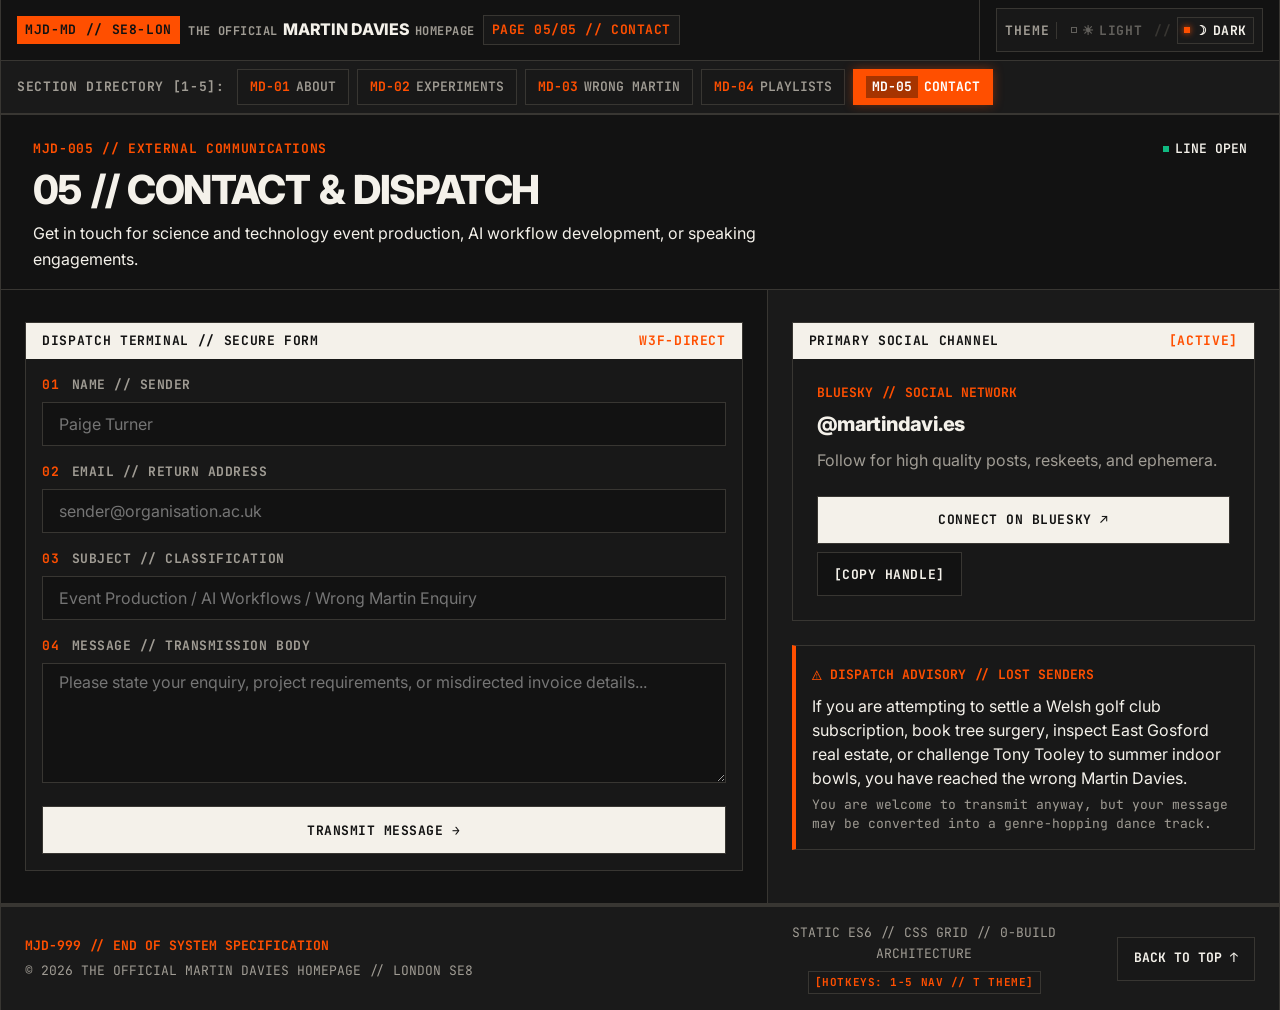
==== contact.html @ aef5fc87 "feat: identity meta, portrait favicon, tactile micro-interactions, footer hotkey badge, and Spotify " ====
<!DOCTYPE html>
<html lang="en-GB" data-theme="dark">
<head>
  <meta charset="UTF-8">
  <meta name="viewport" content="width=device-width, initial-scale=1.0">
  <title>Contact & Dispatch // The Official Martin Davies Homepage</title>
  <meta name="description" content="Get in touch with Martin Davies for science and technology event production, AI workflow development, or speaking engagements.">
  <meta name="theme-color" content="#121212">
  <link rel="canonical" href="https://martindavi.es/contact.html">
  <link rel="icon" type="image/jpeg" href="./assets/martin.jpg">
  <link rel="apple-touch-icon" href="./assets/martin.jpg">
  <meta property="og:type" content="website">
  <meta property="og:url" content="https://martindavi.es/contact.html">
  <meta property="og:title" content="Contact &amp; Dispatch // The Official Martin Davies Homepage">
  <meta property="og:description" content="Get in touch with Martin Davies for science and technology event production, AI workflows, or speaking engagements.">
  <meta property="og:image" content="https://martindavi.es/assets/martin.jpg">
  <meta property="og:site_name" content="The Official Martin Davies Homepage">
  <meta name="twitter:card" content="summary_large_image">
  <meta name="twitter:title" content="Contact &amp; Dispatch // The Official Martin Davies Homepage">
  <meta name="twitter:description" content="Get in touch with Martin Davies for science and technology event production, AI workflows, or speaking engagements.">
  <meta name="twitter:image" content="https://martindavi.es/assets/martin.jpg">
  <link rel="preconnect" href="https://fonts.googleapis.com">
  <link rel="preconnect" href="https://fonts.gstatic.com" crossorigin>
  <link href="https://fonts.googleapis.com/css2?family=Inter:wght@400;600;700;800&family=JetBrains+Mono:wght@400;500;700&display=swap" rel="stylesheet">
  <link rel="stylesheet" href="./css/styles.css">
</head>
<body>
  <!-- Top Chassis & Industrial Header -->
  <header class="chassis-header" id="top">
    <div class="chassis-cell chassis-id">
      <span class="catalogue-tag">MJD-MD // SE8-LON</span>
      <h1 class="site-title"><span class="title-prefix">THE OFFICIAL</span> MARTIN DAVIES <span class="title-suffix">HOMEPAGE</span></h1>
      <span class="page-status-badge">PAGE 05/05 // CONTACT</span>
    </div>
    <nav class="chassis-cell chassis-nav" aria-label="Main Navigation">
      <span class="nav-dir-label">SECTION DIRECTORY [1-5]:</span>
      <a href="./index.html" class="nav-link"><span class="nav-num">MD-01</span> ABOUT</a>
      <a href="./experiments.html" class="nav-link"><span class="nav-num">MD-02</span> EXPERIMENTS</a>
      <a href="./wrong-martin.html" class="nav-link"><span class="nav-num">MD-03</span> WRONG MARTIN</a>
      <a href="./playlists.html" class="nav-link"><span class="nav-num">MD-04</span> PLAYLISTS</a>
      <a href="./contact.html" class="nav-link active" aria-current="page"><span class="nav-num">MD-05</span> CONTACT</a>
    </nav>
    <div class="chassis-cell chassis-controls">
      <button id="theme-toggle" class="theme-toggle-btn" type="button" role="switch" aria-checked="true" aria-label="Dark mode active. Click to switch to light mode." title="Switch to light mode">
        <span class="theme-prefix">THEME</span>
        <span class="theme-switch-frame">
          <span class="theme-opt opt-light inactive" id="theme-opt-light">
            <span class="theme-led" aria-hidden="true"></span>
            <span class="opt-icon">&#9728;</span> LIGHT
          </span>
          <span class="theme-sep" aria-hidden="true">//</span>
          <span class="theme-opt opt-dark active" id="theme-opt-dark">
            <span class="theme-led" aria-hidden="true"></span>
            <span class="opt-icon">&#9789;</span> DARK
          </span>
        </span>
      </button>
    </div>
  </header>

  <main id="main-content">
    <!-- SECTION 05: CONTACT ME -->
    <section id="contact" class="grid-section" data-cat="MJD-005">
      <div class="section-intro">
        <div class="intro-top">
          <span class="cat-num">MJD-005 // EXTERNAL COMMUNICATIONS</span>
          <span class="status-indicator">LINE OPEN</span>
        </div>
        <h2>05 // CONTACT &amp; DISPATCH</h2>
        <p>
          Get in touch for science and technology event production, AI workflow development, or speaking engagements.
        </p>
      </div>

      <div class="split-grid contact-layout">
        <!-- Left: Web3Forms Dispatch Terminal -->
        <div class="grid-column">
          <div class="terminal-panel">
            <div class="panel-header">
              <span class="mono-label">DISPATCH TERMINAL // SECURE FORM</span>
              <span class="mono-code">W3F-DIRECT</span>
            </div>

            <form id="contact-form" class="industrial-form" novalidate>
              <!-- Web3Forms Access Key & Honeypot -->
              <input type="hidden" name="access_key" value="f186f71c-0c63-4ea6-b656-9c6cecf4888b">
              <label for="form-botcheck" class="hidden">Bot verification - leave blank</label>
              <input type="checkbox" id="form-botcheck" name="botcheck" class="hidden" tabindex="-1" autocomplete="off" title="Bot verification - leave blank" aria-label="Bot verification - leave blank">
              <input type="hidden" name="from_name" value="The Official Martin Davies Homepage Dispatch">

              <div class="form-group">
                <label for="form-name" class="form-label">
                  <span class="label-code">01</span> NAME // SENDER
                </label>
                <input type="text" id="form-name" name="name" class="form-input" required placeholder="Paige Turner" autocomplete="name">
              </div>

              <div class="form-group">
                <label for="form-email" class="form-label">
                  <span class="label-code">02</span> EMAIL // RETURN ADDRESS
                </label>
                <input type="email" id="form-email" name="email" class="form-input" required placeholder="sender@organisation.ac.uk" autocomplete="email">
              </div>

              <div class="form-group">
                <label for="form-subject" class="form-label">
                  <span class="label-code">03</span> SUBJECT // CLASSIFICATION
                </label>
                <input type="text" id="form-subject" name="subject" class="form-input" required placeholder="Event Production / AI Workflows / Wrong Martin Enquiry">
              </div>

              <div class="form-group">
                <label for="form-message" class="form-label">
                  <span class="label-code">04</span> MESSAGE // TRANSMISSION BODY
                </label>
                <textarea id="form-message" name="message" class="form-textarea" rows="5" required placeholder="Please state your enquiry, project requirements, or misdirected invoice details..."></textarea>
              </div>

              <div class="form-footer">
                <button type="submit" id="submit-btn" class="btn btn-primary submit-btn">
                  <span class="btn-text">TRANSMIT MESSAGE &rarr;</span>
                </button>
              </div>

              <div id="form-status" class="form-status" role="status" aria-live="polite"></div>
            </form>
          </div>
        </div>

        <!-- Right: Bluesky Handle Card & Misdirected Senders Notice -->
        <div class="grid-column">
          <!-- Bluesky Card -->
          <div class="dossier-card bsky-card">
            <div class="dossier-header">
              <span class="mono-label">PRIMARY SOCIAL CHANNEL</span>
              <span class="badge">[ACTIVE]</span>
            </div>
            <div class="bsky-body">
              <div class="platform-meta">BLUESKY // SOCIAL NETWORK</div>
              <div class="bsky-handle">@martindavi.es</div>
              <p class="bsky-desc">
                Follow for high quality posts, reskeets, and ephemera.
              </p>
              <div class="bsky-actions">
                <a href="https://bsky.app/profile/martindavi.es" target="_blank" rel="noopener noreferrer" class="btn btn-primary bsky-btn">
                  CONNECT ON BLUESKY &nearr;
                </a>
                <button type="button" class="btn btn-secondary copy-handle-btn" id="copy-handle-btn" data-copy="@martindavi.es" aria-label="Copy Bluesky handle to clipboard">
                  <span class="copy-btn-text">[COPY HANDLE]</span>
                </button>
              </div>
            </div>
          </div>

          <!-- Misdirected Mail Warning Box -->
          <div class="notice-box">
            <div class="notice-header">
              <span class="hazard-symbol">&#9888;</span>
              <span class="mono-label">DISPATCH ADVISORY // LOST SENDERS</span>
            </div>
            <p class="notice-text">
              If you are attempting to settle a Welsh golf club subscription, book tree surgery, inspect East Gosford real estate, or challenge Tony Tooley to summer indoor bowls, you have reached the wrong Martin Davies.
            </p>
            <p class="notice-sub">
              You are welcome to transmit anyway, but your message may be converted into a genre-hopping dance track.
            </p>
          </div>
        </div>
      </div>
    </section>
  </main>

  <!-- Technical Footer -->
  <footer class="chassis-footer">
    <div class="footer-left">
      <span class="footer-cat">MJD-999 // END OF SYSTEM SPECIFICATION</span>
      <span class="footer-copy">&copy; 2026 THE OFFICIAL MARTIN DAVIES HOMEPAGE // LONDON SE8</span>
    </div>
    <div class="footer-center">
      <span class="footer-tech">STATIC ES6 // CSS GRID // 0-BUILD ARCHITECTURE</span>
      <span class="footer-key-badge" aria-label="Keyboard shortcuts: Press keys 1 through 5 for navigation, T for theme toggle">[HOTKEYS: 1-5 NAV // T THEME]</span>
    </div>
    <div class="footer-right">
      <a href="#top" class="back-to-top">BACK TO TOP &uarr;</a>
    </div>
  </footer>

  <script src="./js/app.js"></script>
</body>
</html>
---- css/styles.css ----
/* ==========================================================================
   MJD-MD-000 // STYLESHEET SPECIFICATION
   Aesthetic: Bauhaus / 1980s Factory Records / Cassette Futurism
   Zero-bloat, strict 4-level type scale, 4-step spacing, zero-radius
   ========================================================================== */

/* --- Strict Design Tokens --- */
:root {
  /* 4-Step Spacing Scale (8px, 16px, 24px, 32px) */
  --space-xs: 8px;
  --space-sm: 16px;
  --space-md: 24px;
  --space-lg: 32px;

  /* 4-Level Typography Scale */
  --text-title: clamp(1.75rem, 3.5vw, 2.5rem);       /* Page Titles / Primary Section Headers */
  --text-header: clamp(1.1rem, 2vw, 1.25rem);        /* Section Subheaders / Card Titles */
  --text-body: 1rem;                                 /* Base Body / Narrative Prose */
  --text-caption: 0.8125rem;                         /* Monospace Badges, Metadata, Buttons, Tags */

  /* Cohesive Editorial Palette (Light Mode: Warm Archival Paper) */
  --bg-primary: #F4F1EA;
  --bg-secondary: #EAE5DB;
  --bg-card: #FAF8F3;
  --ink-primary: #121212;
  --ink-secondary: #4A4843;
  --border-color: #121212;
  --accent: #FF4F00;                                 /* International Orange */
  --accent-contrast: #FFFFFF;
  --signal-ok: #008F5A;
  --signal-err: #D92B2B;

  /* Typography Stacks */
  --font-sans: 'Inter', -apple-system, BlinkMacSystemFont, 'Helvetica Neue', Arial, sans-serif;
  --font-mono: 'JetBrains Mono', 'SFMono-Regular', Consolas, 'Courier New', monospace;
  --transition-fast: 0.15s ease-in-out;
}

[data-theme="dark"] {
  --bg-primary: #121212;
  --bg-secondary: #1A1A1A;
  --bg-card: #181818;
  --ink-primary: #F4F1EA;
  --ink-secondary: #A09C94;
  --border-color: #383632;
  --accent: #FF4F00;
  --accent-contrast: #121212;
  --signal-ok: #10B981;
  --signal-err: #EF4444;
}

/* --- Global Reset & Strict Bauhaus Enforcement --- */
*, *::before, *::after {
  box-sizing: border-box;
  margin: 0;
  padding: 0;
  border-radius: 0 !important; /* Strict Bauhaus zero-radius */
}

html {
  font-size: 16px;
  scroll-behavior: smooth;
  scroll-padding-top: 60px;
  background-color: var(--bg-primary);
  color: var(--ink-primary);
  overflow-x: hidden;
}

body {
  font-family: var(--font-sans);
  background-color: var(--bg-primary);
  color: var(--ink-primary);
  line-height: 1.6;
  -webkit-font-smoothing: antialiased;
  -moz-osx-font-smoothing: grayscale;
  border-left: 1px solid var(--border-color);
  border-right: 1px solid var(--border-color);
  max-width: 1440px;
  margin: 0 auto;
  min-height: 100vh;
  display: flex;
  flex-direction: column;
  overflow-x: hidden;
  font-variant-numeric: tabular-nums;
}

/* --- Global Utility Classes --- */
.hidden {
  display: none !important;
}

/* --- Chassis Header Bar --- */
.chassis-header {
  position: sticky;
  top: 0;
  z-index: 1000;
  display: grid;
  grid-template-columns: minmax(0, 1fr) auto;
  align-items: stretch;
  background-color: var(--bg-primary);
  border-bottom: 2px solid var(--border-color);
}

.chassis-cell {
  display: flex;
  align-items: center;
  padding: var(--space-xs) var(--space-sm);
  border-right: 1px solid var(--border-color);
}

.chassis-cell:last-child {
  border-right: none;
}

.chassis-id {
  grid-column: 1;
  grid-row: 1;
  gap: var(--space-xs);
  min-width: 0;
}

.chassis-controls {
  grid-column: 2;
  grid-row: 1;
  border-right: none;
  flex-shrink: 0;
  justify-content: flex-end;
}

.catalogue-tag {
  font-family: var(--font-mono);
  font-size: var(--text-caption);
  font-weight: 700;
  background-color: var(--accent);
  color: var(--accent-contrast);
  padding: 4px var(--space-xs);
  letter-spacing: 0.05em;
  white-space: nowrap;
}

.site-title {
  margin: 0;
  font-family: var(--font-sans);
  font-size: var(--text-body);
  font-weight: 800;
  letter-spacing: -0.02em;
  white-space: nowrap;
  display: inline-flex;
  align-items: baseline;
  gap: 0.35em;
  line-height: 1.2;
}

.site-title .title-prefix,
.site-title .title-suffix {
  font-family: var(--font-mono);
  font-size: 0.75em;
  font-weight: 700;
  color: var(--ink-secondary);
  letter-spacing: 0.04em;
}

/* --- Industrial Navigation Bar & Tab Architecture --- */
.chassis-nav {
  grid-column: 1 / -1;
  grid-row: 2;
  border-top: 1px solid var(--border-color);
  border-right: none;
  padding: 8px var(--space-sm);
  gap: var(--space-xs);
  display: flex;
  align-items: center;
  overflow-x: auto;
  white-space: nowrap;
  scrollbar-width: none;
  -ms-overflow-style: none;
  background-color: var(--bg-secondary);
}

.chassis-nav::-webkit-scrollbar {
  display: none;
  width: 0;
  height: 0;
}

.nav-dir-label {
  font-family: var(--font-mono);
  font-size: var(--text-caption);
  font-weight: 700;
  color: var(--ink-secondary);
  letter-spacing: 0.05em;
  padding-right: 4px;
  -webkit-user-select: none;
  user-select: none;
}

.nav-link {
  font-family: var(--font-mono);
  font-size: var(--text-caption);
  font-weight: 600;
  color: var(--ink-secondary);
  text-decoration: none;
  display: inline-flex;
  align-items: center;
  gap: 6px;
  min-height: 36px;
  padding: 4px 12px;
  border: 1px solid var(--border-color);
  background-color: var(--bg-card);
  transition: all var(--transition-fast);
}

.nav-link .nav-num {
  color: var(--accent);
  font-weight: 700;
}

.nav-link:hover, .nav-link:focus {
  color: var(--ink-primary);
  border-color: var(--accent);
  background-color: var(--bg-primary);
}

/* High-Contrast Prominent Active Page Highlight */
.nav-link.active,
.nav-link[aria-current="page"] {
  background-color: var(--accent) !important;
  color: #FFFFFF !important;
  border-color: var(--accent) !important;
  font-weight: 700;
  box-shadow: 0 0 10px rgba(255, 79, 0, 0.4);
}

.nav-link.active .nav-num,
.nav-link[aria-current="page"] .nav-num {
  color: #FFFFFF !important;
  background-color: rgba(0, 0, 0, 0.35);
  padding: 1px 6px;
}

/* Active Page Badge in Chassis Header */
.page-status-badge {
  font-family: var(--font-mono);
  font-size: var(--text-caption);
  font-weight: 700;
  background-color: var(--bg-card);
  color: var(--accent);
  border: 1px solid var(--border-color);
  padding: 4px var(--space-xs);
  letter-spacing: 0.04em;
  white-space: nowrap;
}

/* About Page: Section Directory Guide Box */
.directory-guide-box {
  grid-column: 1 / -1;
  margin-top: var(--space-md);
  padding: var(--space-md);
  border: 1px solid var(--border-color);
  background-color: var(--bg-card);
}

.directory-guide-box .dir-header {
  display: flex;
  justify-content: space-between;
  align-items: center;
  margin-bottom: var(--space-xs);
  border-bottom: 1px solid var(--border-color);
  padding-bottom: var(--space-xs);
}

.directory-guide-box .dir-title {
  font-family: var(--font-mono);
  font-size: var(--text-caption);
  font-weight: 700;
  color: var(--accent);
  letter-spacing: 0.05em;
}

.directory-guide-box .dir-meta {
  font-family: var(--font-mono);
  font-size: var(--text-caption);
  color: var(--ink-secondary);
}

.directory-guide-box p {
  font-size: var(--text-body);
  line-height: 1.6;
  color: var(--ink-primary);
  margin-bottom: var(--space-sm);
}

.directory-links-grid {
  display: grid;
  grid-template-columns: repeat(auto-fit, minmax(220px, 1fr));
  gap: var(--space-xs);
}

.dir-card-link {
  display: flex;
  flex-direction: column;
  padding: var(--space-xs) var(--space-sm);
  border: 1px solid var(--border-color);
  background-color: var(--bg-primary);
  text-decoration: none;
  transition: all var(--transition-fast);
}

.dir-card-link:hover {
  border-color: var(--accent);
  background-color: var(--bg-secondary);
}

.dir-card-link .dir-card-top {
  display: flex;
  justify-content: space-between;
  align-items: baseline;
  margin-bottom: 2px;
}

.dir-card-link .dir-card-code {
  font-family: var(--font-mono);
  font-size: var(--text-caption);
  font-weight: 700;
  color: var(--accent);
}

.dir-card-link .dir-card-name {
  font-family: var(--font-mono);
  font-size: var(--text-caption);
  font-weight: 700;
  color: var(--ink-primary);
}

.dir-card-link .dir-card-desc {
  font-size: 0.8125rem;
  color: var(--ink-secondary);
  line-height: 1.35;
}

/* Mechanical Theme Toggle Button (44px hit area) */
.theme-toggle-btn {
  font-family: var(--font-mono);
  font-size: var(--text-caption);
  font-weight: 700;
  background: var(--bg-card);
  color: var(--ink-primary);
  border: 1px solid var(--border-color);
  min-height: 44px;
  padding: 0 var(--space-xs);
  cursor: pointer;
  display: inline-flex;
  align-items: center;
  gap: 8px;
  letter-spacing: 0.05em;
  transition: border-color var(--transition-fast), background-color var(--transition-fast);
}

.theme-toggle-btn:hover,
.theme-toggle-btn:focus-visible {
  border-color: var(--accent);
  outline: none;
}

.theme-prefix {
  font-size: var(--text-caption);
  color: var(--ink-secondary);
  letter-spacing: 0.08em;
  padding-right: 6px;
  border-right: 1px solid var(--border-color);
  -webkit-user-select: none;
  user-select: none;
}

.theme-switch-frame {
  display: inline-flex;
  align-items: center;
  gap: 6px;
}

.theme-opt {
  display: inline-flex;
  align-items: center;
  gap: 5px;
  padding: 4px 6px;
  font-size: var(--text-caption);
  letter-spacing: 0.04em;
  transition: all var(--transition-fast);
  -webkit-user-select: none;
  user-select: none;
}

.theme-opt.active {
  color: var(--ink-primary);
  background-color: var(--bg-secondary);
  border: 1px solid var(--border-color);
}

.theme-opt.inactive {
  color: var(--ink-secondary);
  opacity: 0.55;
}

.theme-toggle-btn:hover .theme-opt.inactive {
  opacity: 1;
  color: var(--accent);
}

.theme-led {
  display: inline-block;
  width: 6px;
  height: 6px;
  background-color: transparent;
  border: 1px solid var(--ink-secondary);
  transition: all var(--transition-fast);
}

.theme-opt.active .theme-led {
  background-color: var(--accent);
  border-color: var(--accent);
  box-shadow: 0 0 6px var(--accent);
}

.opt-icon {
  font-size: 1em;
  line-height: 1;
}

.theme-sep {
  color: var(--border-color);
  font-size: var(--text-caption);
  -webkit-user-select: none;
  user-select: none;
}

/* --- Main Layout & Grid Sections --- */
main {
  flex: 1;
}

.grid-section {
  border-bottom: 2px solid var(--border-color);
}

/* --- Uniform Section Intros --- */
.section-header {
  display: flex;
  justify-content: space-between;
  align-items: center;
  padding: var(--space-xs) var(--space-md);
  background-color: var(--bg-secondary);
  border-bottom: 1px solid var(--border-color);
  font-family: var(--font-mono);
}

.section-header .cat-num {
  font-size: var(--text-caption);
  font-weight: 700;
  color: var(--accent);
  letter-spacing: 0.05em;
}

.section-header h2 {
  font-family: var(--font-sans);
  font-size: var(--text-header);
  font-weight: 800;
  letter-spacing: -0.02em;
  text-transform: uppercase;
}

.section-intro {
  padding: var(--space-md) var(--space-lg) var(--space-sm);
  background-color: var(--bg-primary);
  border-bottom: 1px solid var(--border-color);
}

.intro-top {
  display: flex;
  justify-content: space-between;
  align-items: center;
  margin-bottom: var(--space-xs);
}

.section-intro .cat-num {
  font-family: var(--font-mono);
  font-size: var(--text-caption);
  font-weight: 700;
  color: var(--accent);
  letter-spacing: 0.05em;
  display: block;
}

.section-intro h2 {
  font-family: var(--font-sans);
  font-size: var(--text-title);
  font-weight: 800;
  letter-spacing: -0.04em;
  text-transform: uppercase;
  margin-bottom: var(--space-xs);
  line-height: 1.1;
  color: var(--ink-primary);
}

.section-intro p {
  font-size: var(--text-body);
  color: var(--ink-primary);
  line-height: 1.65;
  max-width: 82ch;
}

.section-intro code {
  font-family: var(--font-mono);
  font-size: var(--text-caption);
  background-color: var(--bg-secondary);
  color: var(--accent);
  padding: 2px 6px;
  border: 1px solid var(--border-color);
  font-weight: 600;
}

.mono-meta {
  font-family: var(--font-mono);
  font-size: var(--text-caption);
  color: var(--ink-secondary);
  font-weight: 600;
}

.status-indicator {
  font-family: var(--font-mono);
  font-size: var(--text-caption);
  font-weight: 600;
  display: inline-flex;
  align-items: center;
  gap: 6px;
}

.status-indicator::before {
  content: '';
  display: inline-block;
  width: 6px;
  height: 6px;
  background-color: var(--signal-ok);
}

/* --- Section 01: About Grid Layout & Spec List --- */
/* --- Section 01: About Grid Layout & Spec List --- */
.about-grid {
  display: grid;
  grid-template-columns: minmax(260px, 320px) minmax(0, 1.8fr) minmax(280px, 1.2fr);
  align-items: stretch;
  background-color: var(--bg-primary);
}

/* Column 1: Portrait Column */
.about-portrait-col {
  border-right: 1px solid var(--border-color);
  padding: var(--space-lg) var(--space-md);
  background-color: var(--bg-primary);
  display: flex;
  flex-direction: column;
  justify-content: space-between;
  gap: var(--space-md);
}

.about-portrait {
  margin: 0;
  width: 100%;
  border: 1px solid var(--border-color);
  background-color: var(--bg-card);
}

.about-portrait img {
  display: block;
  width: 100%;
  height: auto;
  aspect-ratio: 1 / 1;
  object-fit: cover;
}

.about-portrait-caption {
  border: 1px solid var(--border-color);
  background-color: var(--bg-card);
  padding: var(--space-xs) var(--space-sm);
  display: flex;
  flex-direction: column;
  gap: 2px;
}

.caption-label {
  font-family: var(--font-mono);
  font-size: var(--text-caption);
  font-weight: 700;
  color: var(--accent);
  letter-spacing: 0.05em;
  line-height: 1.2;
}

.caption-meta {
  font-family: var(--font-mono);
  font-size: 0.75rem;
  color: var(--ink-secondary);
  line-height: 1.3;
}

/* Column 2: Biography Text & Horizontal Telemetry Strip */
.about-bio-col {
  border-right: 1px solid var(--border-color);
  padding: var(--space-lg) var(--space-md);
  background-color: var(--bg-primary);
  display: flex;
  flex-direction: column;
  justify-content: space-between;
  gap: var(--space-md);
}

.about-bio-body {
  display: flex;
  flex-direction: column;
  gap: var(--space-sm);
}

.about-bio-body p {
  font-size: 0.9375rem;
  line-height: 1.5;
  color: var(--ink-primary);
}

.about-bio-body .lead {
  font-size: var(--text-header);
  font-weight: 700;
  line-height: 1.3;
  letter-spacing: -0.02em;
  color: var(--ink-primary);
  border-left: 3px solid var(--accent);
  padding-left: var(--space-sm);
}

.about-bio-body a {
  color: var(--ink-primary);
  text-decoration: underline;
  text-decoration-color: var(--accent);
  text-underline-offset: 3px;
  font-weight: 600;
  transition: color var(--transition-fast), text-decoration-color var(--transition-fast);
}

.about-bio-body a:hover {
  color: var(--accent);
}

/* Telemetry Strip */
.about-telemetry-strip {
  display: grid;
  grid-template-columns: repeat(4, 1fr);
  border: 1px solid var(--border-color);
  background-color: var(--bg-card);
  width: 100%;
}

.telemetry-cell {
  padding: var(--space-xs) var(--space-sm);
  border-right: 1px solid var(--border-color);
  display: flex;
  flex-direction: column;
  gap: 2px;
}

.telemetry-cell:last-child {
  border-right: none;
}

.telemetry-label {
  font-family: var(--font-mono);
  font-size: 0.6875rem;
  font-weight: 700;
  color: var(--accent);
  letter-spacing: 0.05em;
  line-height: 1.2;
}

.telemetry-val {
  font-family: var(--font-mono);
  font-size: 0.75rem;
  font-weight: 600;
  color: var(--ink-primary);
  line-height: 1.3;
}

/* Column 3: Metadata Specs Panel */
.about-specs {
  padding: var(--space-lg) var(--space-md);
  background-color: var(--bg-secondary);
  display: flex;
  flex-direction: column;
  justify-content: flex-start;
}

.spec-list {
  border: 1px solid var(--border-color);
  background-color: var(--bg-card);
  display: flex;
  flex-direction: column;
  width: 100%;
}

.spec-row-split {
  display: grid;
  grid-template-columns: 1fr 1fr;
  border-bottom: 1px solid var(--border-color);
}

.spec-row-split .spec-item:first-child {
  border-right: 1px solid var(--border-color);
}

.spec-item {
  display: flex;
  flex-direction: column;
  padding: var(--space-xs) var(--space-sm);
}

.spec-row-full {
  border-bottom: 1px solid var(--border-color);
}

.spec-label {
  font-family: var(--font-mono);
  font-size: var(--text-caption);
  font-weight: 700;
  color: var(--accent);
  letter-spacing: 0.05em;
  line-height: 1.2;
  margin-bottom: 2px;
}

.spec-val {
  font-weight: 600;
  font-size: var(--text-caption);
  color: var(--ink-primary);
  line-height: 1.45;
  overflow-wrap: break-word;
}

.spec-val a {
  color: var(--ink-primary);
  text-decoration: underline;
  text-decoration-color: var(--accent);
  text-underline-offset: 3px;
  font-family: var(--font-mono);
  font-weight: 700;
  overflow-wrap: break-word;
  word-break: break-all;
  transition: color var(--transition-fast);
}

.spec-val a:hover {
  color: var(--accent);
}

/* --- Section 02: Coding Experiments Grid --- */
.projects-grid {
  display: grid;
  grid-template-columns: repeat(3, 1fr);
  background-color: var(--bg-primary);
  border-top: 1px solid var(--border-color);
  border-left: 1px solid var(--border-color);
}

@media (max-width: 1023px) {
  .projects-grid {
    grid-template-columns: 1fr;
  }
}

.project-card {
  background-color: var(--bg-card);
  display: flex;
  flex-direction: column;
  border-right: 1px solid var(--border-color);
  border-bottom: 1px solid var(--border-color);
  transition: outline var(--transition-fast);
}

.project-card:hover {
  outline: 2px solid var(--accent);
  z-index: 2;
}

/* Flagship / Hero styling for Card 1 (Interactive Dashboards) */
.project-card:first-child {
  border-left: 4px solid var(--accent);
}

.project-card:first-child .card-cat::after {
  content: " // FLAGSHIP R&D";
  color: var(--accent);
  font-weight: 700;
}

@media (min-width: 1024px) {
  .project-card:first-child {
    grid-column: 1 / -1;
  }

  .project-card:first-child .card-content {
    display: grid;
    grid-template-columns: 1.15fr 0.85fr;
    grid-template-areas:
      "cat      spec"
      "title    spec"
      "summary  spec"
      "tags     spec";
    gap: var(--space-xs) var(--space-lg);
    align-items: start;
    padding: var(--space-md);
  }

  .project-card:first-child .card-category-tag {
    grid-area: cat;
    margin-bottom: 0;
  }

  .project-card:first-child .card-title {
    grid-area: title;
    font-size: var(--text-subhead);
    margin-bottom: 0;
  }

  .project-card:first-child .card-summary {
    grid-area: summary;
    font-size: var(--text-body);
    line-height: 1.6;
    margin-bottom: 0;
  }

  .project-card:first-child .card-tags {
    grid-area: tags;
    margin-bottom: 0;
  }

  .project-card:first-child .card-details {
    grid-area: spec;
    margin-bottom: 0;
    height: 100%;
    display: flex;
    flex-direction: column;
    justify-content: center;
    background-color: var(--bg-secondary);
    border-left: 3px solid var(--accent);
    padding: var(--space-sm) var(--space-md);
    font-size: var(--text-caption);
    line-height: 1.6;
  }

  .project-card:first-child .card-links {
    grid-template-columns: repeat(4, 1fr);
  }
}

.card-top-bar {
  display: flex;
  justify-content: space-between;
  align-items: center;
  padding: var(--space-xs) var(--space-sm);
  background-color: var(--bg-secondary);
  border-bottom: 1px solid var(--border-color);
  font-family: var(--font-mono);
}

.card-cat-group {
  display: flex;
  align-items: center;
  gap: var(--space-xs);
}

.card-cat {
  font-weight: 700;
  font-size: var(--text-caption);
  color: var(--accent);
}

.card-date {
  color: var(--ink-secondary);
  font-family: var(--font-mono);
  font-size: var(--text-caption);
}

.card-content {
  padding: var(--space-sm);
  flex: 1;
  display: flex;
  flex-direction: column;
}

.card-category-tag {
  font-family: var(--font-mono);
  font-size: var(--text-caption);
  font-weight: 700;
  color: var(--accent);
  letter-spacing: 0.05em;
  text-transform: uppercase;
  margin-bottom: 4px;
}

.card-title {
  font-size: var(--text-header);
  font-weight: 700;
  margin-bottom: var(--space-xs);
  letter-spacing: -0.02em;
  line-height: 1.3;
}

.card-summary {
  font-size: var(--text-body);
  color: var(--ink-primary);
  line-height: 1.5;
  margin-bottom: var(--space-xs);
}

.card-details {
  font-size: var(--text-caption);
  line-height: 1.55;
  color: var(--ink-secondary);
  background-color: var(--bg-secondary);
  border-left: 2px solid var(--accent);
  padding: var(--space-xs) var(--space-sm);
  margin-bottom: var(--space-sm);
  flex: 1;
}

.card-tags {
  display: flex;
  flex-wrap: wrap;
  gap: 6px;
  margin-bottom: var(--space-sm);
}

.tag-pill {
  font-family: var(--font-mono);
  font-size: var(--text-caption);
  background-color: var(--bg-secondary);
  color: var(--ink-primary);
  padding: 2px 6px;
  border: 1px solid var(--border-color);
}

.card-links {
  display: grid;
  grid-template-columns: repeat(auto-fit, minmax(130px, 1fr));
  border-top: 1px solid var(--border-color);
  background-color: var(--border-color);
  gap: 1px;
}

.card-links.single-link {
  grid-template-columns: 1fr;
}

.card-link {
  font-family: var(--font-mono);
  font-size: var(--text-caption);
  font-weight: 700;
  text-decoration: none;
  min-height: 44px;
  padding: var(--space-xs) var(--space-sm);
  text-align: center;
  color: var(--ink-primary);
  background-color: var(--bg-primary);
  transition: all var(--transition-fast);
  display: flex;
  align-items: center;
  justify-content: center;
}

.card-link:hover {
  background-color: var(--ink-primary);
  color: var(--bg-primary);
}

/* --- Section 03: The Wrong Martin Davies (Shorts Gallery) --- */
.shorts-grid {
  display: grid;
  grid-template-columns: repeat(auto-fill, minmax(min(100%, 300px), 1fr));
  background-color: var(--bg-primary);
  border-top: 1px solid var(--border-color);
  border-left: 1px solid var(--border-color);
}

.short-card {
  background-color: var(--bg-card);
  display: flex;
  flex-direction: column;
  border-right: 1px solid var(--border-color);
  border-bottom: 1px solid var(--border-color);
  transition: outline var(--transition-fast);
}

.short-card.featured {
  outline: 2px solid var(--accent);
  position: relative;
  z-index: 2;
}

.featured-stage-ribbon {
  position: absolute;
  top: 0;
  left: 0;
  right: 0;
  background-color: var(--accent);
  color: #FFFFFF;
  font-family: var(--font-mono);
  font-size: var(--text-caption);
  font-weight: 700;
  padding: 6px var(--space-xs);
  text-align: center;
  letter-spacing: 0.05em;
  z-index: 3;
  pointer-events: none;
  border-bottom: 1px solid var(--border-color);
}

.featured-tag {
  display: inline-block;
  background-color: var(--accent);
  color: #FFFFFF;
  font-size: var(--text-caption);
  font-weight: 700;
  padding: 1px 6px;
  margin-left: 6px;
  letter-spacing: 0.05em;
  vertical-align: middle;
}

.short-card-header {
  display: flex;
  justify-content: space-between;
  align-items: center;
  padding: var(--space-xs) var(--space-sm);
  background-color: var(--bg-secondary);
  border-bottom: 1px solid var(--border-color);
  font-family: var(--font-mono);
  font-size: var(--text-caption);
}

.short-index {
  font-weight: 700;
  color: var(--accent);
}

.short-date {
  color: var(--ink-secondary);
}

/* 9:16 Media Stage */
.stage-wrapper {
  position: relative;
  width: 100%;
  aspect-ratio: 9 / 16;
  background-color: #000;
  overflow: hidden;
  border-bottom: 1px solid var(--border-color);
}

.yt-facade {
  position: absolute;
  top: 0;
  left: 0;
  width: 100%;
  height: 100%;
  background: #000;
  border: none;
  padding: 0;
  cursor: pointer;
  display: block;
  overflow: hidden;
  text-align: left;
}

.yt-facade img {
  width: 100%;
  height: 100%;
  object-fit: cover;
  filter: brightness(0.85);
  transition: transform 0.25s ease, filter 0.25s ease;
  display: block;
}

.yt-facade:hover img,
.yt-facade:focus img {
  filter: brightness(1);
  transform: scale(1.03);
}

/* Play Button Overlay */
.play-overlay {
  position: absolute;
  top: 50%;
  left: 50%;
  transform: translate(-50%, -50%);
  display: flex;
  flex-direction: column;
  align-items: center;
  gap: var(--space-xs);
  pointer-events: none;
}

.play-badge {
  background-color: var(--accent);
  color: #FFFFFF;
  font-family: var(--font-mono);
  font-size: var(--text-caption);
  font-weight: 700;
  padding: var(--space-xs) var(--space-sm);
  display: flex;
  align-items: center;
  gap: var(--space-xs);
  border: 1px solid #000000;
  box-shadow: 2px 2px 0 rgba(0, 0, 0, 0.8);
  letter-spacing: 0.05em;
}

.play-icon {
  font-size: var(--text-body);
}

.genre-tag {
  position: absolute;
  bottom: var(--space-xs);
  left: var(--space-xs);
  background-color: rgba(18, 18, 18, 0.9);
  color: var(--accent);
  font-family: var(--font-mono);
  font-size: var(--text-caption);
  font-weight: 700;
  padding: 4px var(--space-xs);
  border: 1px solid var(--accent);
  letter-spacing: 0.04em;
}

/* Submission Card (12th Card in Shorts Grid) */
.stage-wrapper.submission-stage {
  background-color: var(--bg-secondary);
  display: flex;
  flex-direction: column;
  align-items: center;
  justify-content: center;
  position: relative;
  overflow: hidden;
  border-bottom: 1px solid var(--border-color);
}

.submission-terminal {
  display: flex;
  flex-direction: column;
  align-items: center;
  justify-content: center;
  text-align: center;
  padding: var(--space-md);
  width: 100%;
  height: 100%;
}

.terminal-signal-circle {
  width: 64px;
  height: 64px;
  border: 2px solid var(--accent);
  display: flex;
  align-items: center;
  justify-content: center;
  margin-bottom: var(--space-md);
  background: rgba(255, 79, 0, 0.06);
}

.radar-dot {
  color: var(--accent);
  font-size: var(--text-header);
  line-height: 1;
}

.terminal-meta-tag {
  font-family: var(--font-mono);
  font-size: var(--text-caption);
  font-weight: 700;
  color: var(--accent);
  letter-spacing: 0.08em;
  margin-bottom: var(--space-xs);
}

.terminal-callout {
  font-family: var(--font-sans);
  font-size: var(--text-header);
  font-weight: 800;
  color: var(--ink-primary);
  line-height: 1.25;
  letter-spacing: -0.02em;
}

.dispatch-submit-link {
  color: var(--accent);
}

.dispatch-submit-link:hover {
  color: var(--ink-primary);
}

.short-card-body {
  padding: var(--space-sm);
  display: flex;
  flex-direction: column;
  flex: 1;
}

.short-title {
  font-size: var(--text-header);
  font-weight: 700;
  line-height: 1.3;
  margin-bottom: var(--space-xs);
  letter-spacing: -0.02em;
}

.short-recipient {
  font-family: var(--font-mono);
  font-size: var(--text-caption);
  color: var(--ink-secondary);
  margin-bottom: var(--space-xs);
  line-height: 1.4;
  word-break: break-word;
}

.short-recipient strong {
  color: var(--ink-primary);
}

.short-blurb {
  font-size: var(--text-body);
  color: var(--ink-primary);
  line-height: 1.5;
  margin-bottom: var(--space-sm);
  flex: 1;
}

.short-footer {
  border-top: 1px solid var(--border-color);
  padding: var(--space-xs) var(--space-sm);
  background-color: var(--bg-secondary);
}

.yt-fallback-link {
  font-family: var(--font-mono);
  font-size: var(--text-caption);
  font-weight: 700;
  color: var(--ink-primary);
  text-decoration: none;
  min-height: 44px;
  display: inline-flex;
  align-items: center;
  gap: 6px;
  transition: color var(--transition-fast);
}

.yt-fallback-link:hover {
  color: var(--accent);
}

/* --- Section 04: Spotify Playlists Grid --- */
.playlists-grid {
  display: grid;
  grid-template-columns: 1fr;
  background-color: var(--bg-primary);
  border-top: 1px solid var(--border-color);
  border-left: 1px solid var(--border-color);
}

@media (min-width: 640px) {
  .playlists-grid { grid-template-columns: repeat(2, 1fr); }
}

@media (min-width: 1200px) {
  .playlists-grid { grid-template-columns: repeat(4, 1fr); }
}

.playlist-card {
  background-color: var(--bg-card);
  display: flex;
  flex-direction: column;
  border-right: 1px solid var(--border-color);
  border-bottom: 1px solid var(--border-color);
  transition: outline var(--transition-fast);
}

.playlist-card:hover {
  outline: 2px solid var(--accent);
  z-index: 2;
}

.playlist-top-bar {
  display: flex;
  justify-content: space-between;
  align-items: center;
  padding: var(--space-xs) var(--space-sm);
  background-color: var(--bg-secondary);
  border-bottom: 1px solid var(--border-color);
  font-family: var(--font-mono);
  font-size: var(--text-caption);
}

.playlist-cat {
  font-weight: 700;
  color: var(--accent);
}

.playlist-cover-wrapper {
  position: relative;
  width: 100%;
  aspect-ratio: 1 / 1;
  background-color: #000;
  overflow: hidden;
  border-bottom: 1px solid var(--border-color);
}

.playlist-cover-link {
  display: block;
  width: 100%;
  height: 100%;
  cursor: pointer;
}

.playlist-cover-img {
  width: 100%;
  height: 100%;
  object-fit: cover;
  filter: grayscale(0.15) contrast(1.05);
  transition: transform 0.25s ease, filter 0.25s ease;
  display: block;
}

.playlist-card:hover .playlist-cover-img {
  filter: grayscale(0) contrast(1);
  transform: scale(1.02);
}

.playlist-body {
  padding: var(--space-sm);
  display: flex;
  flex-direction: column;
  flex: 1;
}

.playlist-genre {
  font-family: var(--font-mono);
  font-size: var(--text-caption);
  font-weight: 700;
  color: var(--accent);
  letter-spacing: 0.05em;
  text-transform: uppercase;
  margin-bottom: 4px;
}

.playlist-title {
  font-size: var(--text-header);
  font-weight: 700;
  letter-spacing: -0.02em;
  line-height: 1.3;
  margin-bottom: var(--space-xs);
  color: var(--ink-primary);
}

.playlist-desc {
  font-size: var(--text-body);
  color: var(--ink-secondary);
  line-height: 1.5;
  margin-bottom: var(--space-sm);
  flex: 1;
}

.playlist-footer {
  border-top: 1px solid var(--border-color);
  display: grid;
  grid-template-columns: 1fr 1fr;
}

.spotify-preview-btn {
  font-family: var(--font-mono);
  font-size: var(--text-caption);
  font-weight: 700;
  min-height: 44px;
  padding: var(--space-xs) 6px;
  text-align: center;
  color: var(--accent);
  background-color: var(--bg-card);
  border: none;
  border-right: 1px solid var(--border-color);
  cursor: pointer;
  transition: all var(--transition-fast);
  display: inline-flex;
  align-items: center;
  justify-content: center;
  gap: 6px;
  letter-spacing: 0.04em;
}

.spotify-preview-btn:hover {
  background-color: var(--accent);
  color: var(--accent-contrast);
}

.spotify-preview-btn.preview-active {
  background-color: var(--signal-ok);
  color: #FFFFFF;
}

.spotify-embed-iframe {
  width: 100%;
  height: 100%;
  border: none;
  display: block;
}

.spotify-btn {
  font-family: var(--font-mono);
  font-size: var(--text-caption);
  font-weight: 700;
  text-decoration: none;
  min-height: 44px;
  padding: var(--space-xs) var(--space-sm);
  text-align: center;
  color: var(--ink-primary);
  background-color: var(--bg-primary);
  transition: all var(--transition-fast);
  display: flex;
  align-items: center;
  justify-content: center;
  gap: 6px;
}

.spotify-btn:hover {
  background-color: var(--ink-primary);
  color: var(--bg-primary);
}

/* --- Section 05: Contact & Dispatch Layout --- */
.split-grid.contact-layout {
  display: grid;
  grid-template-columns: minmax(0, 3fr) minmax(0, 2fr);
}

.split-grid > .grid-column:first-child {
  border-right: 1px solid var(--border-color);
  padding: var(--space-lg) var(--space-md);
}

.split-grid > .grid-column:last-child {
  padding: var(--space-lg) var(--space-md);
  background-color: var(--bg-secondary);
}

.terminal-panel {
  border: 1px solid var(--border-color);
  background-color: var(--bg-card);
}

.panel-header {
  display: flex;
  justify-content: space-between;
  align-items: center;
  padding: var(--space-xs) var(--space-sm);
  background-color: var(--ink-primary);
  color: var(--bg-primary);
  font-family: var(--font-mono);
  font-size: var(--text-caption);
  font-weight: 700;
  letter-spacing: 0.05em;
}

.panel-header .mono-code {
  color: var(--accent);
}

.industrial-form {
  padding: var(--space-sm);
}

.form-group {
  margin-bottom: var(--space-sm);
}

.form-label {
  display: block;
  font-family: var(--font-mono);
  font-size: var(--text-caption);
  font-weight: 700;
  color: var(--ink-secondary);
  margin-bottom: 6px;
  letter-spacing: 0.04em;
}

.label-code {
  color: var(--accent);
  margin-right: 4px;
}

.form-input, .form-textarea {
  width: 100%;
  font-family: var(--font-sans);
  font-size: var(--text-body);
  min-height: 44px;
  padding: var(--space-xs) var(--space-sm);
  background-color: var(--bg-primary);
  color: var(--ink-primary);
  border: 1px solid var(--border-color);
  outline: none;
  transition: border-color var(--transition-fast), box-shadow var(--transition-fast);
}

.form-input:focus, .form-textarea:focus {
  border-color: var(--accent);
  box-shadow: 0 0 0 1px var(--accent);
}

.form-textarea {
  resize: vertical;
  min-height: 120px;
}

.form-footer {
  margin-top: var(--space-sm);
}

.btn {
  font-family: var(--font-mono);
  font-size: var(--text-caption);
  font-weight: 700;
  text-decoration: none;
  display: inline-flex;
  align-items: center;
  justify-content: center;
  min-height: 48px;
  padding: var(--space-xs) var(--space-md);
  border: 1px solid var(--border-color);
  cursor: pointer;
  letter-spacing: 0.04em;
  transition: all var(--transition-fast);
}

.btn-primary {
  background-color: var(--ink-primary);
  color: var(--bg-primary);
}

.btn-primary:hover, .btn-primary:focus {
  background-color: var(--accent);
  color: var(--accent-contrast);
  border-color: var(--accent);
  box-shadow: 2px 2px 0 var(--border-color);
}

.submit-btn {
  width: 100%;
}

.form-status {
  margin-top: var(--space-sm);
  font-family: var(--font-mono);
  font-size: var(--text-caption);
  font-weight: 700;
  padding: var(--space-xs) var(--space-sm);
  display: none;
  border: 1px solid transparent;
}

.form-status.active {
  display: block;
}

.form-status.status-sending {
  background-color: var(--bg-secondary);
  border-color: var(--accent);
  color: var(--accent);
}

.form-status.status-success {
  background-color: rgba(0, 143, 90, 0.1);
  border-color: var(--signal-ok);
  color: var(--signal-ok);
}

.form-status.status-error {
  background-color: rgba(217, 43, 43, 0.1);
  border-color: var(--signal-err);
  color: var(--signal-err);
}

/* Bluesky Card */
.dossier-card {
  border: 1px solid var(--border-color);
  background-color: var(--bg-card);
}

.dossier-header {
  display: flex;
  justify-content: space-between;
  align-items: center;
  padding: var(--space-xs) var(--space-sm);
  background-color: var(--ink-primary);
  color: var(--bg-primary);
  font-family: var(--font-mono);
  font-size: var(--text-caption);
  font-weight: 700;
  letter-spacing: 0.05em;
}

.dossier-header .badge {
  color: var(--accent);
}

.bsky-card {
  margin-bottom: var(--space-md);
}

.bsky-body {
  padding: var(--space-md);
}

.platform-meta {
  font-family: var(--font-mono);
  font-size: var(--text-caption);
  font-weight: 700;
  color: var(--accent);
  margin-bottom: 4px;
}

.bsky-handle {
  font-size: var(--text-header);
  font-weight: 800;
  letter-spacing: -0.03em;
  margin-bottom: var(--space-xs);
}

.bsky-desc {
  font-size: var(--text-body);
  color: var(--ink-secondary);
  margin-bottom: var(--space-md);
  line-height: 1.5;
}

.bsky-btn {
  width: 100%;
}

.bsky-actions {
  display: flex;
  gap: var(--space-xs);
  flex-wrap: wrap;
}

.bsky-actions .bsky-btn {
  flex: 1 1 auto;
  min-width: 180px;
}

.copy-handle-btn {
  font-family: var(--font-mono);
  font-size: var(--text-caption);
  font-weight: 700;
  padding: 12px var(--space-sm);
  background-color: var(--bg-primary);
  color: var(--ink-primary);
  border: 1px solid var(--border-color);
  cursor: pointer;
  white-space: nowrap;
  letter-spacing: 0.04em;
  transition: all var(--transition-fast);
  min-height: 44px;
}

.copy-handle-btn:hover {
  background-color: var(--accent);
  color: var(--accent-contrast);
  border-color: var(--accent);
}

.copy-handle-btn.copied {
  background-color: var(--signal-ok);
  color: #FFFFFF;
  border-color: var(--signal-ok);
}

/* Notice Box */
.notice-box {
  padding: var(--space-sm);
  background-color: var(--bg-card);
  border: 1px solid var(--border-color);
  border-left: 4px solid var(--accent);
}

.notice-header {
  display: flex;
  align-items: center;
  gap: var(--space-xs);
  margin-bottom: 6px;
  font-family: var(--font-mono);
  font-size: var(--text-caption);
  font-weight: 700;
  color: var(--accent);
}

.hazard-symbol {
  font-size: var(--text-body);
}

.notice-text {
  font-size: var(--text-body);
  line-height: 1.5;
  color: var(--ink-primary);
  margin-bottom: 6px;
}

.notice-sub {
  font-size: var(--text-caption);
  line-height: 1.45;
  color: var(--ink-secondary);
  font-family: var(--font-mono);
}

/* --- Chassis Footer --- */
.chassis-footer {
  display: grid;
  grid-template-columns: 2fr 1fr auto;
  align-items: center;
  padding: var(--space-sm) var(--space-md);
  background-color: var(--bg-secondary);
  border-top: 2px solid var(--border-color);
  font-family: var(--font-mono);
  font-size: var(--text-caption);
  gap: var(--space-sm);
}

.footer-left {
  display: flex;
  flex-direction: column;
  gap: 4px;
}

.footer-cat {
  font-weight: 700;
  color: var(--accent);
}

.footer-copy {
  color: var(--ink-secondary);
}

.footer-center {
  display: flex;
  flex-direction: column;
  align-items: center;
  gap: 4px;
}

.footer-tech {
  color: var(--ink-secondary);
  text-align: center;
}

.footer-key-badge {
  font-family: var(--font-mono);
  font-size: 0.6875rem;
  font-weight: 700;
  color: var(--accent);
  background-color: var(--bg-card);
  border: 1px solid var(--border-color);
  padding: 2px 6px;
  letter-spacing: 0.05em;
  display: inline-block;
  margin-top: 2px;
}

.back-to-top {
  font-weight: 700;
  color: var(--ink-primary);
  text-decoration: none;
  min-height: 44px;
  padding: 0 var(--space-sm);
  border: 1px solid var(--border-color);
  background-color: var(--bg-card);
  transition: all var(--transition-fast);
  white-space: nowrap;
  display: inline-flex;
  align-items: center;
  justify-content: center;
}

.back-to-top:hover {
  background-color: var(--ink-primary);
  color: var(--bg-primary);
}

/* Loading & Empty States */
.loading-state {
  grid-column: 1 / -1;
  padding: var(--space-lg) var(--space-md);
  text-align: center;
  font-family: var(--font-mono);
  font-size: var(--text-caption);
  color: var(--ink-secondary);
  background-color: var(--bg-card);
}

/* ==========================================================================
   Stage 5: Responsive Layout, Touch & Cross-Device Adaptation
   Tiers: Mobile (320px-639px), Tablet (640px-1023px), Desktop (1024px-1535px), Widescreen (1536px+)
   ========================================================================== */

/* --- Minimalist Industrial Scrollbar Styling --- */
* {
  scrollbar-width: thin;
  scrollbar-color: var(--border-color) transparent;
}

::-webkit-scrollbar {
  width: 6px;
  height: 6px;
}

::-webkit-scrollbar-track {
  background: transparent;
}

::-webkit-scrollbar-thumb {
  background-color: var(--border-color);
}

::-webkit-scrollbar-thumb:hover {
  background-color: var(--accent);
}

/* Tablet & Mobile (< 1024px) */
@media (max-width: 1023px) {
  .chassis-nav {
    padding: 0 var(--space-xs);
    gap: var(--space-xs);
  }
  .about-grid {
    grid-template-columns: 1fr;
  }
  .about-portrait-col,
  .about-bio-col {
    border-right: none;
    border-bottom: 1px solid var(--border-color);
    padding: var(--space-md);
  }
  .about-portrait {
    max-width: 320px;
  }
  .about-telemetry-strip {
    grid-template-columns: repeat(2, 1fr);
  }
  .telemetry-cell:nth-child(2) {
    border-right: none;
  }
  .telemetry-cell:nth-child(1),
  .telemetry-cell:nth-child(2) {
    border-bottom: 1px solid var(--border-color);
  }
  .about-specs {
    padding: var(--space-md);
  }
  .split-grid.contact-layout {
    grid-template-columns: 1fr;
  }
  .split-grid > .grid-column:first-child {
    border-right: none;
    border-bottom: 1px solid var(--border-color);
    padding: var(--space-md);
  }
  .split-grid > .grid-column:last-child {
    padding: var(--space-md);
  }
  .chassis-footer {
    grid-template-columns: 1fr;
    text-align: left;
  }
  .footer-tech {
    text-align: left;
  }
}

/* Mobile (< 640px) */
@media (max-width: 639px) {
  body {
    border-left: none;
    border-right: none;
  }
  .chassis-id {
    flex-wrap: wrap;
    gap: 4px;
    padding: var(--space-xs);
  }
  .chassis-controls {
    padding: var(--space-xs);
  }
  .site-title {
    white-space: normal;
    display: inline;
    line-height: 1.25;
    font-size: var(--text-caption);
  }
  .page-status-badge {
    font-size: 0.6875rem;
    padding: 2px 6px;
    max-width: 100%;
    overflow: hidden;
    text-overflow: ellipsis;
  }
  .theme-prefix {
    display: none;
  }
  .theme-toggle-btn {
    padding: 0 6px;
    gap: 4px;
    min-height: 40px;
  }
  .theme-opt {
    padding: 3px 5px;
    font-size: 0.75rem;
    gap: 3px;
  }
  .section-intro {
    padding: var(--space-sm);
  }
  .section-header {
    padding: var(--space-xs) var(--space-sm);
  }
  .about-portrait-col,
  .about-bio-col,
  .about-specs,
  .split-grid > .grid-column:first-child,
  .split-grid > .grid-column:last-child {
    padding: var(--space-sm);
  }
  .card-content {
    padding: var(--space-xs);
  }
  .card-links {
    grid-template-columns: 1fr;
  }
  .card-link {
    border-right: none;
    border-bottom: 1px solid var(--border-color);
  }
  .card-link:last-child {
    border-bottom: none;
  }
}

/* Extra small mobile (< 480px) */
@media (max-width: 480px) {
  .chassis-controls {
    padding: 4px 6px;
  }
  .theme-toggle-btn {
    padding: 0 4px;
  }
  .theme-opt {
    font-size: 0.6875rem;
    letter-spacing: 0.02em;
    padding: 2px 4px;
  }
  .playlist-footer {
    grid-template-columns: 1fr;
  }
  .spotify-preview-btn {
    border-right: none;
    border-bottom: 1px solid var(--border-color);
  }
}

/* Widescreen (>= 1536px) */
@media (min-width: 1536px) {
  body {
    box-shadow: 0 0 50px rgba(0, 0, 0, 0.05);
  }
}

/* Theme-specific portrait */
.about-portrait .portrait-light { display: block; }
.about-portrait .portrait-dark { display: none; }
[data-theme="dark"] .about-portrait .portrait-light { display: none; }
[data-theme="dark"] .about-portrait .portrait-dark { display: block; }

/* Mobile Navigation Overflow Remediation (Viewport <= 768px) */
@media screen and (max-width: 768px) {
  /* Step 10: Constrain Header and Navigation Wrapper Dimensions */
  .chassis-header {
    width: 100%;
    max-width: 100vw;
    overflow-x: hidden;
  }

  .chassis-nav {
    width: 100%;
    max-width: 100vw;
    overflow-x: hidden;
    padding: 0.75rem 1rem;
    /* Step 11: Eliminate Horizontal Overflow on the Navigation List */
    display: flex;
    flex-direction: column;
    min-width: 0;
    margin: 0;
    gap: 0.5rem;
    white-space: normal;
  }

  /* Step 12: Ensure Individual Menu Items and Links Wrap and Fit Within the Viewport */
  .chassis-nav .nav-link {
    display: flex;
    width: 100%;
    max-width: 100%;
    white-space: normal;
    overflow-wrap: break-word;
    word-break: break-word;
    justify-content: flex-start;
    padding: 0.75rem 1rem;
    min-height: 44px;
    border-bottom: 1px solid var(--border-color);
  }

  .chassis-nav .nav-link:last-child {
    border-bottom: none;
  }

  .chassis-nav .nav-dir-label {
    display: block;
    margin-bottom: 4px;
    font-size: var(--text-caption);
  }

  .chassis-nav .nav-link.active,
  .chassis-nav .nav-link[aria-current="page"] {
    border-left: 4px solid var(--accent);
    border-color: var(--accent) !important;
    background-color: var(--accent) !important;
    color: #FFFFFF !important;
  }

  .chassis-nav .nav-link:last-child.active,
  .chassis-nav .nav-link:last-child[aria-current="page"] {
    border-bottom: none;
  }
}
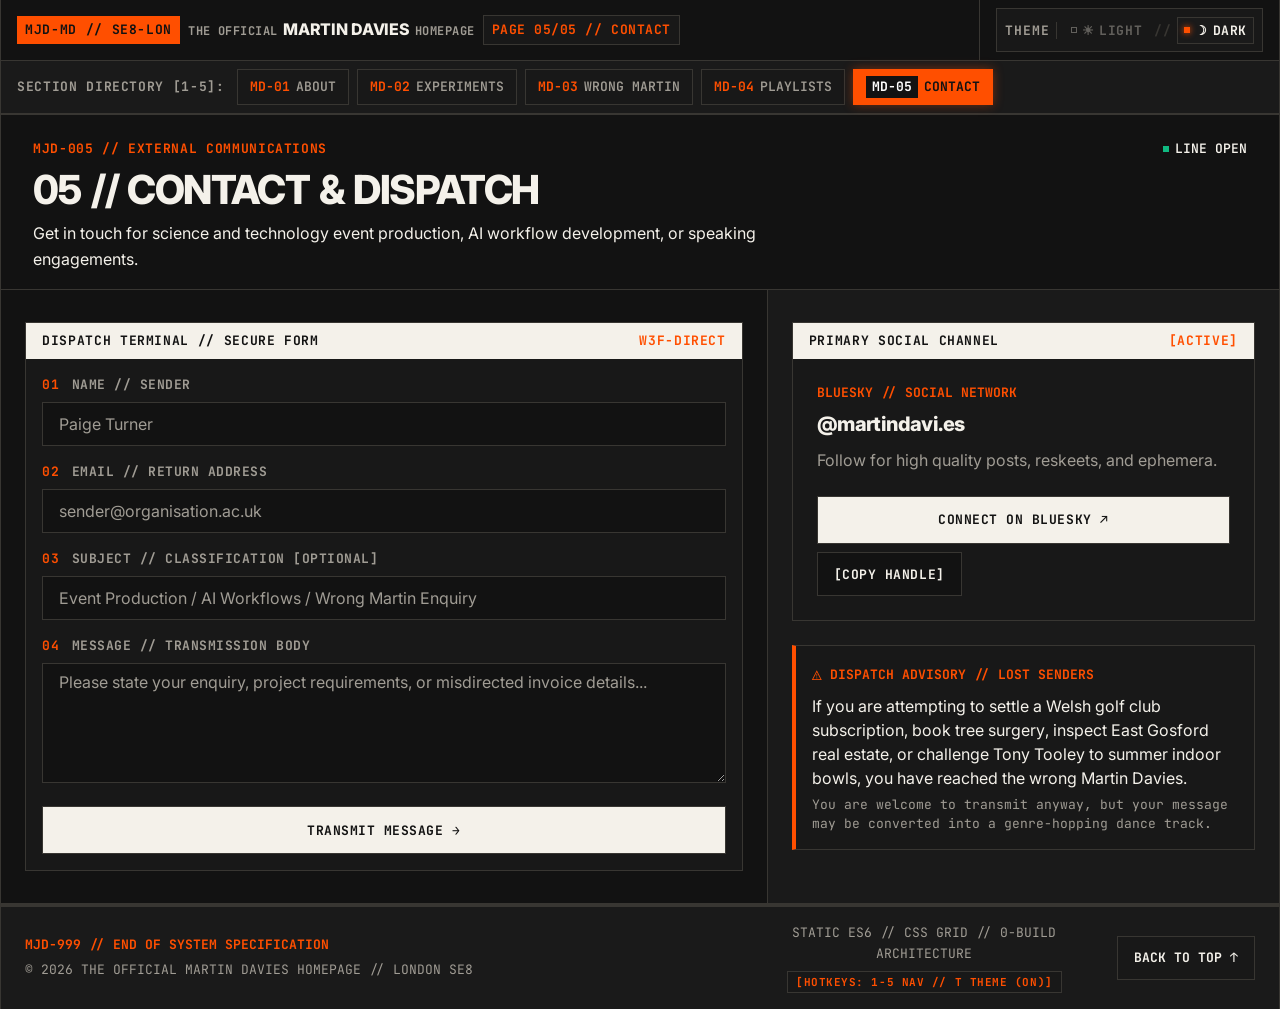
==== commit 25c54399: "Improve accessibility, responsiveness, contrast and form semantics (Audit priorities 1-5)" ====
--- a/contact.html
+++ b/contact.html
@@ -3,28 +3,104 @@
 <head>
   <meta charset="UTF-8">
   <meta name="viewport" content="width=device-width, initial-scale=1.0">
+  <!-- Google tag (gtag.js) -->
+  <script async src="https://www.googletagmanager.com/gtag/js?id=G-SB3W9F0DFW"></script>
+  <script>
+    window.dataLayer = window.dataLayer || [];
+    function gtag(){dataLayer.push(arguments);}
+    gtag('js', new Date());
+
+    gtag('config', 'G-SB3W9F0DFW');
+  </script>
   <title>Contact & Dispatch // The Official Martin Davies Homepage</title>
   <meta name="description" content="Get in touch with Martin Davies for science and technology event production, AI workflow development, or speaking engagements.">
   <meta name="theme-color" content="#121212">
-  <link rel="canonical" href="https://martindavi.es/contact.html">
+  <link rel="canonical" href="https://martindavi.es/contact">
   <link rel="icon" type="image/jpeg" href="./assets/martin.jpg">
   <link rel="apple-touch-icon" href="./assets/martin.jpg">
+  <link rel="manifest" href="./site.webmanifest">
   <meta property="og:type" content="website">
-  <meta property="og:url" content="https://martindavi.es/contact.html">
+  <meta property="og:url" content="https://martindavi.es/contact">
   <meta property="og:title" content="Contact &amp; Dispatch // The Official Martin Davies Homepage">
   <meta property="og:description" content="Get in touch with Martin Davies for science and technology event production, AI workflows, or speaking engagements.">
   <meta property="og:image" content="https://martindavi.es/assets/martin.jpg">
+  <meta property="og:image:width" content="800">
+  <meta property="og:image:height" content="800">
+  <meta property="og:image:alt" content="Stylised glitch-art portrait of Martin Davies">
   <meta property="og:site_name" content="The Official Martin Davies Homepage">
   <meta name="twitter:card" content="summary_large_image">
   <meta name="twitter:title" content="Contact &amp; Dispatch // The Official Martin Davies Homepage">
   <meta name="twitter:description" content="Get in touch with Martin Davies for science and technology event production, AI workflows, or speaking engagements.">
   <meta name="twitter:image" content="https://martindavi.es/assets/martin.jpg">
+  <script type="application/ld+json">
+  {
+    "@context": "https://schema.org",
+    "@graph": [
+      {
+        "@type": "ContactPage",
+        "@id": "https://martindavi.es/contact#webpage",
+        "name": "Contact & Dispatch // The Official Martin Davies Homepage",
+        "url": "https://martindavi.es/contact",
+        "description": "Get in touch with Martin Davies for science and technology event production, AI workflow development, or speaking engagements.",
+        "isPartOf": {
+          "@type": "WebSite",
+          "@id": "https://martindavi.es/#website",
+          "url": "https://martindavi.es",
+          "name": "The Official Martin Davies Homepage"
+        },
+        "mainEntity": {
+          "@type": "Person",
+          "@id": "https://martindavi.es/#person",
+          "name": "Martin Davies",
+          "alternateName": ["Martin J. Davies", "MJD"],
+          "jobTitle": "Head of Events, Content & Production",
+          "url": "https://martindavi.es",
+          "sameAs": [
+            "https://www.linkedin.com/in/martin--davies/",
+            "https://bsky.app/profile/martindavi.es",
+            "https://github.com/martindavies-code"
+          ]
+        }
+      },
+      {
+        "@type": "BreadcrumbList",
+        "@id": "https://martindavi.es/contact#breadcrumb",
+        "itemListElement": [
+          {
+            "@type": "ListItem",
+            "position": 1,
+            "name": "About",
+            "item": "https://martindavi.es"
+          },
+          {
+            "@type": "ListItem",
+            "position": 2,
+            "name": "Contact & Dispatch",
+            "item": "https://martindavi.es/contact"
+          }
+        ]
+      }
+    ]
+  }
+  </script>
   <link rel="preconnect" href="https://fonts.googleapis.com">
   <link rel="preconnect" href="https://fonts.gstatic.com" crossorigin>
   <link href="https://fonts.googleapis.com/css2?family=Inter:wght@400;600;700;800&family=JetBrains+Mono:wght@400;500;700&display=swap" rel="stylesheet">
   <link rel="stylesheet" href="./css/styles.css">
+  <script>
+    if (typeof window !== 'undefined' && window.location && window.history && window.history.replaceState) {
+      var p = window.location.pathname;
+      if (p.endsWith('/index.html')) {
+        try { window.history.replaceState(null, '', p.replace(/\/index\.html$/, '/') + window.location.search + window.location.hash); } catch (_) {}
+      } else if (p.endsWith('.html')) {
+        try { window.history.replaceState(null, '', p.replace(/\.html$/, '') + window.location.search + window.location.hash); } catch (_) {}
+      }
+    }
+  </script>
 </head>
 <body>
+  <a href="#main-content" class="skip-link">Skip to main content</a>
+
   <!-- Top Chassis & Industrial Header -->
   <header class="chassis-header" id="top">
     <div class="chassis-cell chassis-id">
@@ -34,11 +110,11 @@
     </div>
     <nav class="chassis-cell chassis-nav" aria-label="Main Navigation">
       <span class="nav-dir-label">SECTION DIRECTORY [1-5]:</span>
-      <a href="./index.html" class="nav-link"><span class="nav-num">MD-01</span> ABOUT</a>
-      <a href="./experiments.html" class="nav-link"><span class="nav-num">MD-02</span> EXPERIMENTS</a>
-      <a href="./wrong-martin.html" class="nav-link"><span class="nav-num">MD-03</span> WRONG MARTIN</a>
-      <a href="./playlists.html" class="nav-link"><span class="nav-num">MD-04</span> PLAYLISTS</a>
-      <a href="./contact.html" class="nav-link active" aria-current="page"><span class="nav-num">MD-05</span> CONTACT</a>
+      <a href="./" class="nav-link"><span class="nav-num">MD-01</span> ABOUT</a>
+      <a href="./experiments" class="nav-link"><span class="nav-num">MD-02</span> EXPERIMENTS</a>
+      <a href="./wrong-martin" class="nav-link"><span class="nav-num">MD-03</span> WRONG MARTIN</a>
+      <a href="./playlists" class="nav-link"><span class="nav-num">MD-04</span> PLAYLISTS</a>
+      <a href="./contact" class="nav-link active" aria-current="page"><span class="nav-num">MD-05</span> CONTACT</a>
     </nav>
     <div class="chassis-cell chassis-controls">
       <button id="theme-toggle" class="theme-toggle-btn" type="button" role="switch" aria-checked="true" aria-label="Dark mode active. Click to switch to light mode." title="Switch to light mode">
@@ -58,7 +134,7 @@
     </div>
   </header>
 
-  <main id="main-content">
+  <main id="main-content" tabindex="-1">
     <!-- SECTION 05: CONTACT ME -->
     <section id="contact" class="grid-section" data-cat="MJD-005">
       <div class="section-intro">
@@ -92,28 +168,28 @@
                 <label for="form-name" class="form-label">
                   <span class="label-code">01</span> NAME // SENDER
                 </label>
-                <input type="text" id="form-name" name="name" class="form-input" required placeholder="Paige Turner" autocomplete="name">
+                <input type="text" id="form-name" name="name" class="form-input" required maxlength="100" placeholder="Paige Turner" autocomplete="name">
               </div>
 
               <div class="form-group">
                 <label for="form-email" class="form-label">
                   <span class="label-code">02</span> EMAIL // RETURN ADDRESS
                 </label>
-                <input type="email" id="form-email" name="email" class="form-input" required placeholder="sender@organisation.ac.uk" autocomplete="email">
+                <input type="email" id="form-email" name="email" class="form-input" required maxlength="254" placeholder="sender@organisation.ac.uk" autocomplete="email">
               </div>
 
               <div class="form-group">
                 <label for="form-subject" class="form-label">
-                  <span class="label-code">03</span> SUBJECT // CLASSIFICATION
-                </label>
-                <input type="text" id="form-subject" name="subject" class="form-input" required placeholder="Event Production / AI Workflows / Wrong Martin Enquiry">
+                  <span class="label-code">03</span> SUBJECT // CLASSIFICATION <span class="label-meta">[OPTIONAL]</span>
+                </label>
+                <input type="text" id="form-subject" name="subject" class="form-input" maxlength="200" placeholder="Event Production / AI Workflows / Wrong Martin Enquiry">
               </div>
 
               <div class="form-group">
                 <label for="form-message" class="form-label">
                   <span class="label-code">04</span> MESSAGE // TRANSMISSION BODY
                 </label>
-                <textarea id="form-message" name="message" class="form-textarea" rows="5" required placeholder="Please state your enquiry, project requirements, or misdirected invoice details..."></textarea>
+                <textarea id="form-message" name="message" class="form-textarea" rows="5" required maxlength="5000" placeholder="Please state your enquiry, project requirements, or misdirected invoice details..."></textarea>
               </div>
 
               <div class="form-footer">
@@ -148,6 +224,7 @@
                 <button type="button" class="btn btn-secondary copy-handle-btn" id="copy-handle-btn" data-copy="@martindavi.es" aria-label="Copy Bluesky handle to clipboard">
                   <span class="copy-btn-text">[COPY HANDLE]</span>
                 </button>
+                <span id="copy-status" class="visually-hidden" role="status" aria-live="polite"></span>
               </div>
             </div>
           </div>
@@ -178,7 +255,7 @@
     </div>
     <div class="footer-center">
       <span class="footer-tech">STATIC ES6 // CSS GRID // 0-BUILD ARCHITECTURE</span>
-      <span class="footer-key-badge" aria-label="Keyboard shortcuts: Press keys 1 through 5 for navigation, T for theme toggle">[HOTKEYS: 1-5 NAV // T THEME]</span>
+      <button id="hotkeys-toggle-btn" class="footer-key-badge hotkeys-toggle-btn" type="button" role="switch" aria-checked="true" aria-label="Keyboard shortcuts: Press 1-5 for navigation, T for theme toggle. Currently active. Click to disable.">[HOTKEYS: 1-5 NAV // T THEME (ON)]</button>
     </div>
     <div class="footer-right">
       <a href="#top" class="back-to-top">BACK TO TOP &uarr;</a>
--- a/css/styles.css
+++ b/css/styles.css
@@ -26,9 +26,10 @@
   --ink-secondary: #4A4843;
   --border-color: #121212;
   --accent: #FF4F00;                                 /* International Orange */
-  --accent-contrast: #FFFFFF;
-  --signal-ok: #008F5A;
-  --signal-err: #D92B2B;
+  --accent-contrast: #121212;                        /* WCAG AA (5.74:1) on International Orange */
+  --accent-text: #B83800;                            /* WCAG AA (5.20:1) on warm archival paper */
+  --signal-ok: #00754A;                              /* WCAG AA (4.65:1) on warm archival paper */
+  --signal-err: #C02020;                             /* WCAG AA (5.20:1) on warm archival paper */
 
   /* Typography Stacks */
   --font-sans: 'Inter', -apple-system, BlinkMacSystemFont, 'Helvetica Neue', Arial, sans-serif;
@@ -45,6 +46,7 @@
   --border-color: #383632;
   --accent: #FF4F00;
   --accent-contrast: #121212;
+  --accent-text: #FF4F00;                            /* WCAG AA (5.74:1) on matte cassette carbon */
   --signal-ok: #10B981;
   --signal-err: #EF4444;
 }
@@ -89,13 +91,60 @@
   display: none !important;
 }
 
+.visually-hidden {
+  position: absolute !important;
+  width: 1px !important;
+  height: 1px !important;
+  padding: 0 !important;
+  margin: -1px !important;
+  overflow: hidden !important;
+  clip: rect(0, 0, 0, 0) !important;
+  white-space: nowrap !important;
+  border: 0 !important;
+}
+
+/* --- Skip to Main Content Link (Keyboard Navigation) --- */
+.skip-link {
+  position: absolute;
+  top: -100px;
+  left: var(--space-sm);
+  z-index: 9999;
+  background-color: var(--accent);
+  color: var(--accent-contrast);
+  padding: 8px 16px;
+  font-family: var(--font-mono);
+  font-size: var(--text-caption);
+  font-weight: 700;
+  text-decoration: none;
+  border: 2px solid var(--border-color);
+  box-shadow: 2px 2px 0 var(--border-color);
+  transition: top var(--transition-fast);
+}
+
+.skip-link:focus,
+.skip-link:focus-visible {
+  top: var(--space-xs);
+  outline: 2px solid var(--border-color);
+  outline-offset: 2px;
+}
+
+main:focus {
+  outline: none;
+}
+
+/* Form Placeholders High Contrast */
+::placeholder {
+  color: var(--ink-secondary);
+  opacity: 1;
+}
+
 /* --- Chassis Header Bar --- */
 .chassis-header {
   position: sticky;
   top: 0;
   z-index: 1000;
-  display: grid;
-  grid-template-columns: minmax(0, 1fr) auto;
+  display: flex;
+  flex-wrap: wrap;
   align-items: stretch;
   background-color: var(--bg-primary);
   border-bottom: 2px solid var(--border-color);
@@ -105,26 +154,27 @@
   display: flex;
   align-items: center;
   padding: var(--space-xs) var(--space-sm);
-  border-right: 1px solid var(--border-color);
-}
-
-.chassis-cell:last-child {
-  border-right: none;
 }
 
 .chassis-id {
-  grid-column: 1;
-  grid-row: 1;
+  order: 1;
+  flex: 1 1 auto;
+  display: flex;
+  flex-wrap: wrap;
+  align-items: center;
   gap: var(--space-xs);
   min-width: 0;
+  border-right: 1px solid var(--border-color);
 }
 
 .chassis-controls {
-  grid-column: 2;
-  grid-row: 1;
+  order: 2;
+  flex: 0 0 auto;
+  margin-left: auto;
+  display: flex;
+  align-items: center;
+  justify-content: flex-end;
   border-right: none;
-  flex-shrink: 0;
-  justify-content: flex-end;
 }
 
 .catalogue-tag {
@@ -162,18 +212,16 @@
 
 /* --- Industrial Navigation Bar & Tab Architecture --- */
 .chassis-nav {
-  grid-column: 1 / -1;
-  grid-row: 2;
+  order: 3;
+  width: 100%;
+  flex: 1 0 100%;
   border-top: 1px solid var(--border-color);
   border-right: none;
   padding: 8px var(--space-sm);
   gap: var(--space-xs);
   display: flex;
   align-items: center;
-  overflow-x: auto;
-  white-space: nowrap;
-  scrollbar-width: none;
-  -ms-overflow-style: none;
+  flex-wrap: wrap;
   background-color: var(--bg-secondary);
 }
 
@@ -211,7 +259,7 @@
 }
 
 .nav-link .nav-num {
-  color: var(--accent);
+  color: var(--accent-text);
   font-weight: 700;
 }
 
@@ -225,7 +273,7 @@
 .nav-link.active,
 .nav-link[aria-current="page"] {
   background-color: var(--accent) !important;
-  color: #FFFFFF !important;
+  color: var(--accent-contrast) !important;
   border-color: var(--accent) !important;
   font-weight: 700;
   box-shadow: 0 0 10px rgba(255, 79, 0, 0.4);
@@ -234,7 +282,7 @@
 .nav-link.active .nav-num,
 .nav-link[aria-current="page"] .nav-num {
   color: #FFFFFF !important;
-  background-color: rgba(0, 0, 0, 0.35);
+  background-color: #121212 !important;
   padding: 1px 6px;
 }
 
@@ -244,7 +292,7 @@
   font-size: var(--text-caption);
   font-weight: 700;
   background-color: var(--bg-card);
-  color: var(--accent);
+  color: var(--accent-text);
   border: 1px solid var(--border-color);
   padding: 4px var(--space-xs);
   letter-spacing: 0.04em;
@@ -306,7 +354,9 @@
   transition: all var(--transition-fast);
 }
 
-.dir-card-link:hover {
+.dir-card-link:hover,
+.dir-card-link:focus,
+.dir-card-link:focus-visible {
   border-color: var(--accent);
   background-color: var(--bg-secondary);
 }
@@ -778,11 +828,14 @@
   flex-direction: column;
   border-right: 1px solid var(--border-color);
   border-bottom: 1px solid var(--border-color);
+  outline-offset: -2px;
   transition: outline var(--transition-fast);
 }
 
-.project-card:hover {
+.project-card:hover,
+.project-card:focus-within {
   outline: 2px solid var(--accent);
+  outline-offset: -2px;
   z-index: 2;
 }
 
@@ -992,11 +1045,15 @@
   flex-direction: column;
   border-right: 1px solid var(--border-color);
   border-bottom: 1px solid var(--border-color);
+  outline-offset: -2px;
   transition: outline var(--transition-fast);
 }
 
-.short-card.featured {
+.short-card.featured,
+.short-card:hover,
+.short-card:focus-within {
   outline: 2px solid var(--accent);
+  outline-offset: -2px;
   position: relative;
   z-index: 2;
 }
@@ -1007,7 +1064,7 @@
   left: 0;
   right: 0;
   background-color: var(--accent);
-  color: #FFFFFF;
+  color: var(--accent-contrast);
   font-family: var(--font-mono);
   font-size: var(--text-caption);
   font-weight: 700;
@@ -1022,7 +1079,7 @@
 .featured-tag {
   display: inline-block;
   background-color: var(--accent);
-  color: #FFFFFF;
+  color: var(--accent-contrast);
   font-size: var(--text-caption);
   font-weight: 700;
   padding: 1px 6px;
@@ -1106,7 +1163,7 @@
 
 .play-badge {
   background-color: var(--accent);
-  color: #FFFFFF;
+  color: var(--accent-contrast);
   font-family: var(--font-mono);
   font-size: var(--text-caption);
   font-weight: 700;
@@ -1285,11 +1342,14 @@
   flex-direction: column;
   border-right: 1px solid var(--border-color);
   border-bottom: 1px solid var(--border-color);
+  outline-offset: -2px;
   transition: outline var(--transition-fast);
 }
 
-.playlist-card:hover {
+.playlist-card:hover,
+.playlist-card:focus-within {
   outline: 2px solid var(--accent);
+  outline-offset: -2px;
   z-index: 2;
 }
 
@@ -1685,6 +1745,16 @@
   border-color: var(--signal-ok);
 }
 
+[data-theme="dark"] .copy-handle-btn.copied {
+  color: #121212;
+}
+
+.copy-handle-btn.copy-failed {
+  background-color: var(--bg-card);
+  color: var(--signal-err);
+  border-color: var(--signal-err);
+}
+
 /* Notice Box */
 .notice-box {
   padding: var(--space-sm);
@@ -1766,13 +1836,30 @@
   font-family: var(--font-mono);
   font-size: 0.6875rem;
   font-weight: 700;
-  color: var(--accent);
+  color: var(--accent-text);
   background-color: var(--bg-card);
   border: 1px solid var(--border-color);
-  padding: 2px 6px;
+  padding: 3px 8px;
   letter-spacing: 0.05em;
   display: inline-block;
   margin-top: 2px;
+  cursor: pointer;
+  transition: all var(--transition-fast);
+}
+
+.hotkeys-toggle-btn:hover,
+.hotkeys-toggle-btn:focus-visible {
+  border-color: var(--accent);
+  color: var(--ink-primary);
+  background-color: var(--bg-secondary);
+  outline: 2px solid var(--accent);
+  outline-offset: 2px;
+}
+
+.hotkeys-toggle-btn[aria-checked="false"] {
+  opacity: 0.65;
+  color: var(--ink-secondary);
+  border-style: dashed;
 }
 
 .back-to-top {
@@ -1885,19 +1972,27 @@
   }
 }
 
-/* Mobile (< 640px) */
-@media (max-width: 639px) {
+/* Mobile & Small Tablets (<= 640px) */
+@media (max-width: 640px) {
   body {
     border-left: none;
     border-right: none;
   }
   .chassis-id {
+    width: 100%;
+    flex: 1 0 100%;
+    border-right: none;
+    border-bottom: 1px solid var(--border-color);
     flex-wrap: wrap;
     gap: 4px;
     padding: var(--space-xs);
   }
   .chassis-controls {
+    width: 100%;
+    flex: 1 0 100%;
+    border-bottom: 1px solid var(--border-color);
     padding: var(--space-xs);
+    justify-content: flex-end;
   }
   .site-title {
     white-space: normal;
@@ -1908,9 +2003,10 @@
   .page-status-badge {
     font-size: 0.6875rem;
     padding: 2px 6px;
-    max-width: 100%;
-    overflow: hidden;
-    text-overflow: ellipsis;
+    max-width: none;
+    overflow: visible;
+    text-overflow: clip;
+    white-space: nowrap;
   }
   .theme-prefix {
     display: none;
@@ -1988,21 +2084,41 @@
 [data-theme="dark"] .about-portrait .portrait-light { display: none; }
 [data-theme="dark"] .about-portrait .portrait-dark { display: block; }
 
-/* Mobile Navigation Overflow Remediation (Viewport <= 768px) */
-@media screen and (max-width: 768px) {
-  /* Step 10: Constrain Header and Navigation Wrapper Dimensions */
+/* Responsive Navigation Architecture */
+/* Compact wrapping directory pills for tablet/intermediate viewports (481px - 1024px) */
+@media (min-width: 481px) and (max-width: 1024px) {
+  .chassis-nav {
+    display: flex;
+    flex-direction: row;
+    flex-wrap: wrap;
+    align-items: center;
+    padding: 8px var(--space-sm);
+    gap: var(--space-xs);
+    white-space: normal;
+  }
+
+  .chassis-nav .nav-link {
+    display: inline-flex;
+    width: auto;
+    max-width: 100%;
+    min-height: 36px;
+    padding: 4px 12px;
+    border: 1px solid var(--border-color);
+    white-space: nowrap;
+  }
+}
+
+/* Preserved full-width 5-row directory for phone screens (<= 480px) */
+@media screen and (max-width: 480px) {
   .chassis-header {
     width: 100%;
     max-width: 100vw;
-    overflow-x: hidden;
   }
 
   .chassis-nav {
     width: 100%;
     max-width: 100vw;
-    overflow-x: hidden;
     padding: 0.75rem 1rem;
-    /* Step 11: Eliminate Horizontal Overflow on the Navigation List */
     display: flex;
     flex-direction: column;
     min-width: 0;
@@ -2011,7 +2127,6 @@
     white-space: normal;
   }
 
-  /* Step 12: Ensure Individual Menu Items and Links Wrap and Fit Within the Viewport */
   .chassis-nav .nav-link {
     display: flex;
     width: 100%;
@@ -2022,11 +2137,7 @@
     justify-content: flex-start;
     padding: 0.75rem 1rem;
     min-height: 44px;
-    border-bottom: 1px solid var(--border-color);
-  }
-
-  .chassis-nav .nav-link:last-child {
-    border-bottom: none;
+    border: 1px solid var(--border-color);
   }
 
   .chassis-nav .nav-dir-label {
@@ -2037,15 +2148,17 @@
 
   .chassis-nav .nav-link.active,
   .chassis-nav .nav-link[aria-current="page"] {
-    border-left: 4px solid var(--accent);
+    border-left: 4px solid var(--border-color);
     border-color: var(--accent) !important;
     background-color: var(--accent) !important;
+    color: var(--accent-contrast) !important;
+  }
+
+  .chassis-nav .nav-link.active .nav-num,
+  .chassis-nav .nav-link[aria-current="page"] .nav-num {
+    background-color: #121212 !important;
     color: #FFFFFF !important;
-  }
-
-  .chassis-nav .nav-link:last-child.active,
-  .chassis-nav .nav-link:last-child[aria-current="page"] {
-    border-bottom: none;
-  }
-}
-
+    padding: 1px 6px;
+  }
+}
+
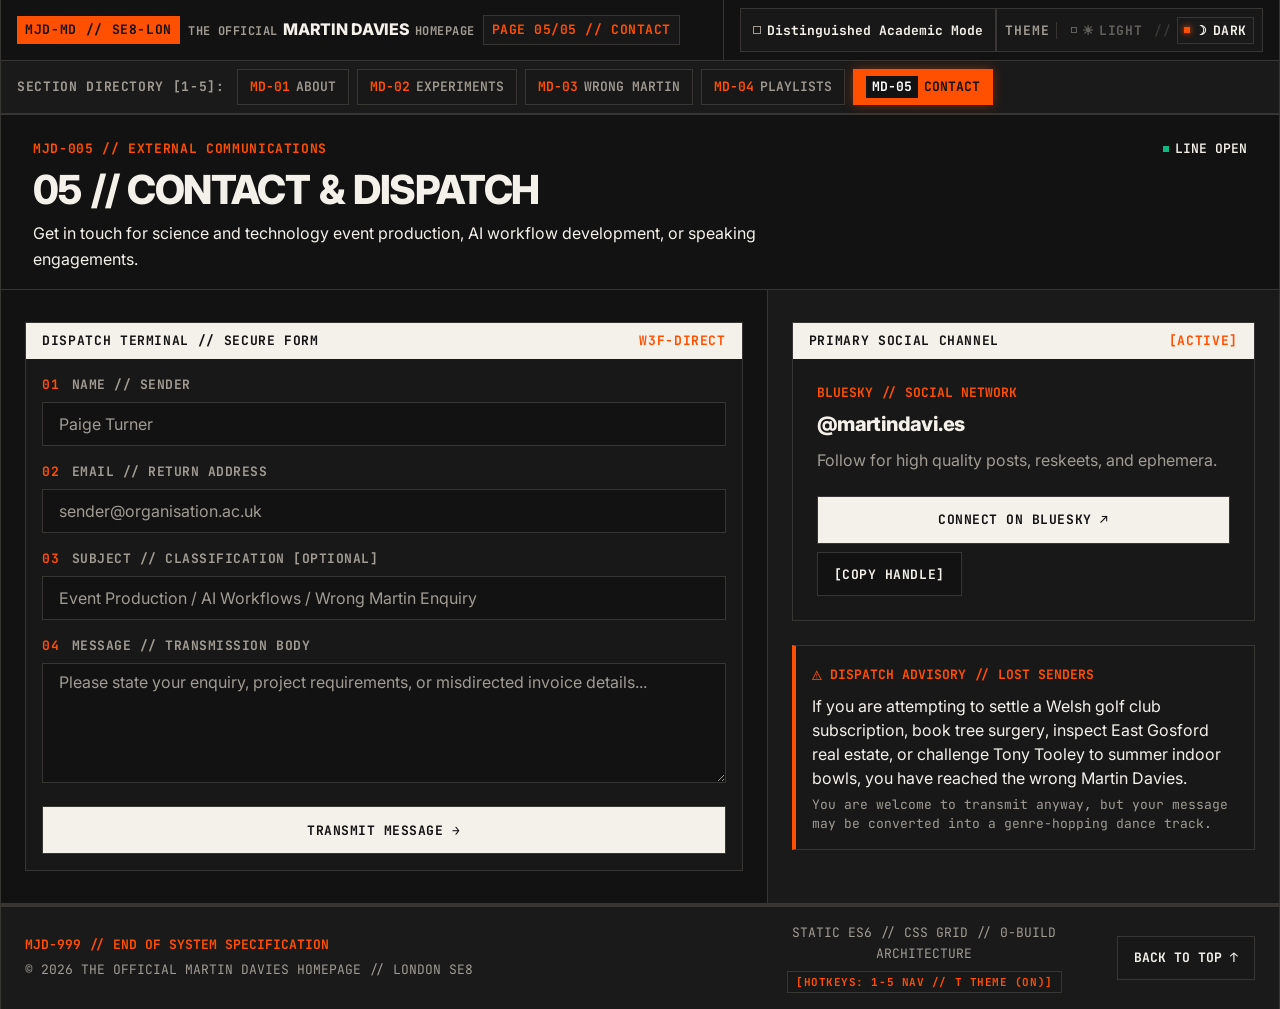
==== commit 863b569d: "feat: add Distinguished Academic Mode toggle and minimalist stylesheet" ====
--- a/contact.html
+++ b/contact.html
@@ -16,8 +16,20 @@
   <meta name="description" content="Get in touch with Martin Davies for science and technology event production, AI workflow development, or speaking engagements.">
   <meta name="theme-color" content="#121212">
   <link rel="canonical" href="https://martindavi.es/contact">
-  <link rel="icon" type="image/jpeg" href="./assets/martin.jpg">
-  <link rel="apple-touch-icon" href="./assets/martin.jpg">
+  <script>
+    (function() {
+      var isAcad = false;
+      try {
+        if (localStorage.getItem('mjd_academic_mode') === 'true') {
+          isAcad = true;
+          document.documentElement.classList.add('academic-mode');
+        }
+      } catch (_) {}
+      var fav = isAcad ? './assets/martin-academic.jpg' : './assets/martin.jpg';
+      document.write('<link rel="icon" type="image/jpeg" href="' + fav + '">');
+      document.write('<link rel="apple-touch-icon" href="' + fav + '">');
+    })();
+  </script>
   <link rel="manifest" href="./site.webmanifest">
   <meta property="og:type" content="website">
   <meta property="og:url" content="https://martindavi.es/contact">
@@ -87,7 +99,15 @@
   <link rel="preconnect" href="https://fonts.gstatic.com" crossorigin>
   <link href="https://fonts.googleapis.com/css2?family=Inter:wght@400;600;700;800&family=JetBrains+Mono:wght@400;500;700&display=swap" rel="stylesheet">
   <link rel="stylesheet" href="./css/styles.css">
+  <link rel="stylesheet" href="./css/academic.css">
   <script>
+    (function() {
+      try {
+        if (localStorage.getItem('mjd_academic_mode') === 'true') {
+          document.documentElement.classList.add('academic-mode');
+        }
+      } catch (_) {}
+    })();
     if (typeof window !== 'undefined' && window.location && window.history && window.history.replaceState) {
       var p = window.location.pathname;
       if (p.endsWith('/index.html')) {
@@ -117,6 +137,11 @@
       <a href="./contact" class="nav-link active" aria-current="page"><span class="nav-num">MD-05</span> CONTACT</a>
     </nav>
     <div class="chassis-cell chassis-controls">
+      <button id="academic-toggle" class="academic-toggle-btn" type="button" role="switch" aria-pressed="false"
+        aria-label="Distinguished Academic Mode. Click to switch to plain academic mode." title="Switch to Distinguished Academic Mode">
+        <span class="academic-status-dot" aria-hidden="true"></span>
+        <span class="academic-toggle-label">Distinguished Academic Mode</span>
+      </button>
       <button id="theme-toggle" class="theme-toggle-btn" type="button" role="switch" aria-checked="true" aria-label="Dark mode active. Click to switch to light mode." title="Switch to light mode">
         <span class="theme-prefix">THEME</span>
         <span class="theme-switch-frame">
--- a/css/styles.css
+++ b/css/styles.css
@@ -906,7 +906,7 @@
   }
 
   .project-card:first-child .card-links {
-    grid-template-columns: repeat(4, 1fr);
+    grid-template-columns: repeat(3, 1fr);
   }
 }
 
@@ -1009,6 +1009,10 @@
   grid-template-columns: 1fr;
 }
 
+.card-links.quad-links {
+  grid-template-columns: repeat(2, 1fr);
+}
+
 .card-link {
   font-family: var(--font-mono);
   font-size: var(--text-caption);
@@ -1028,6 +1032,13 @@
 .card-link:hover {
   background-color: var(--ink-primary);
   color: var(--bg-primary);
+}
+
+.card-link.card-link-static,
+.card-link.card-link-static:hover {
+  color: var(--ink-secondary);
+  background-color: var(--bg-secondary);
+  cursor: default;
 }
 
 /* --- Section 03: The Wrong Martin Davies (Shorts Gallery) --- */
--- a/css/academic.css
+++ b/css/academic.css
@@ -0,0 +1,860 @@
+/* ==========================================================================
+   DISTINGUISHED ACADEMIC MODE STYLESHEET
+   Aesthetic: Motherfucking Website / Berkshire Hathaway / 1990s York Academic
+   Pure browser defaults: Times New Roman serif, single column, black text on
+   white background, standard blue/purple underlined links, no animations.
+   ========================================================================== */
+
+html.academic-mode,
+html.academic-mode body {
+  background-color: #FFFFFF !important;
+  color: #000000 !important;
+  font-family: "Times New Roman", Times, Georgia, serif !important;
+  font-size: 16px !important;
+  line-height: 1.5 !important;
+  margin: 0 !important;
+  padding: 0 !important;
+  max-width: 800px !important;
+  border-left: none !important;
+  border-right: none !important;
+  display: block !important;
+  text-transform: none !important;
+  letter-spacing: normal !important;
+}
+
+html.academic-mode *,
+html.academic-mode *::before,
+html.academic-mode *::after {
+  box-sizing: border-box !important;
+  font-family: inherit !important;
+  animation: none !important;
+  transition: none !important;
+  transform: none !important;
+  box-shadow: none !important;
+  text-shadow: none !important;
+  border-radius: 0 !important;
+  letter-spacing: normal !important;
+}
+
+/* Page Container Padding */
+html.academic-mode body {
+  padding: 16px 20px 40px 20px !important;
+}
+
+/* Links: standard browser blue / purple */
+html.academic-mode a,
+html.academic-mode a:link {
+  color: #0000EE !important;
+  text-decoration: underline !important;
+  background: transparent !important;
+  font-weight: normal !important;
+}
+
+html.academic-mode a:visited {
+  color: #551A8B !important;
+}
+
+html.academic-mode a:hover,
+html.academic-mode a:focus {
+  color: #0000EE !important;
+  text-decoration: underline !important;
+  background: transparent !important;
+}
+
+/* Top Academic Bar & Controls */
+html.academic-mode .chassis-header {
+  position: static !important;
+  display: block !important;
+  background: transparent !important;
+  border: none !important;
+  border-bottom: 2px solid #000000 !important;
+  padding: 0 0 12px 0 !important;
+  margin-bottom: 20px !important;
+}
+
+html.academic-mode .chassis-cell {
+  display: block !important;
+  padding: 0 !important;
+  border: none !important;
+  margin-bottom: 8px !important;
+}
+
+html.academic-mode .catalogue-tag,
+html.academic-mode .page-status-badge {
+  display: inline-block !important;
+  font-family: "Times New Roman", Times, serif !important;
+  font-size: 0.9rem !important;
+  background: transparent !important;
+  color: #000000 !important;
+  border: 1px solid #000000 !important;
+  padding: 2px 6px !important;
+  margin-bottom: 6px !important;
+}
+
+html.academic-mode .site-title {
+  display: block !important;
+  font-size: 1.8rem !important;
+  font-weight: bold !important;
+  margin: 6px 0 !important;
+  text-transform: none !important;
+}
+
+html.academic-mode .site-title .title-prefix,
+html.academic-mode .site-title .title-suffix {
+  font-size: 1rem !important;
+  font-weight: normal !important;
+  color: #000000 !important;
+}
+
+/* Chassis Controls: Keep toggle buttons accessible & clean */
+html.academic-mode .chassis-controls {
+  display: flex !important;
+  align-items: center !important;
+  gap: 12px !important;
+  margin: 8px 0 !important;
+}
+
+/* Distinguished Academic Mode Toggle Button */
+.academic-toggle-btn {
+  font-family: var(--font-mono, monospace);
+  font-size: var(--text-caption, 0.8125rem);
+  font-weight: 700;
+  background: var(--bg-card, #FAF8F3);
+  color: var(--ink-primary, #121212);
+  border: 1px solid var(--border-color, #121212);
+  min-height: 44px;
+  padding: 0 12px;
+  cursor: pointer;
+  display: inline-flex;
+  align-items: center;
+  gap: 6px;
+  text-decoration: none;
+  transition: border-color var(--transition-fast, 0.15s), background-color var(--transition-fast, 0.15s);
+}
+
+.academic-toggle-btn:hover,
+.academic-toggle-btn:focus-visible {
+  border-color: var(--accent, #FF4F00);
+  outline: none;
+}
+
+.academic-toggle-btn .academic-status-dot {
+  display: inline-block;
+  width: 8px;
+  height: 8px;
+  background-color: transparent;
+  border: 1px solid var(--ink-secondary, #4A4843);
+}
+
+.academic-toggle-btn[aria-pressed="true"] .academic-status-dot {
+  background-color: var(--accent, #FF4F00);
+  border-color: var(--accent, #FF4F00);
+  box-shadow: 0 0 6px var(--accent, #FF4F00);
+}
+
+/* In academic mode: plain browser button styling */
+html.academic-mode .academic-toggle-btn {
+  font-family: "Times New Roman", Times, serif !important;
+  font-size: 1rem !important;
+  font-weight: bold !important;
+  background: #EFEFEF !important;
+  color: #000000 !important;
+  border: 2px outset #767676 !important;
+  padding: 4px 10px !important;
+  min-height: auto !important;
+  cursor: pointer !important;
+}
+
+html.academic-mode .academic-toggle-btn:active {
+  border-style: inset !important;
+}
+
+html.academic-mode .academic-toggle-btn .academic-status-dot {
+  display: none !important;
+}
+
+/* Theme toggle in academic mode */
+html.academic-mode #theme-toggle {
+  display: none !important;
+}
+
+/* Navigation as a simple list / horizontal bar */
+html.academic-mode .chassis-nav {
+  display: block !important;
+  background: transparent !important;
+  border: none !important;
+  padding: 8px 0 !important;
+  margin: 6px 0 !important;
+}
+
+html.academic-mode .nav-dir-label {
+  display: inline !important;
+  font-weight: bold !important;
+  color: #000000 !important;
+}
+
+html.academic-mode .nav-link {
+  display: inline !important;
+  background: transparent !important;
+  border: none !important;
+  color: #0000EE !important;
+  text-decoration: underline !important;
+  padding: 0 6px !important;
+  min-height: auto !important;
+  font-weight: normal !important;
+}
+
+html.academic-mode .nav-link.active,
+html.academic-mode .nav-link[aria-current="page"] {
+  background: transparent !important;
+  color: #000000 !important;
+  font-weight: bold !important;
+  text-decoration: none !important;
+  box-shadow: none !important;
+}
+
+html.academic-mode .nav-link .nav-num {
+  color: inherit !important;
+  background: transparent !important;
+  padding: 0 !important;
+  font-weight: normal !important;
+}
+
+/* Headings & Main Layout */
+html.academic-mode main {
+  display: block !important;
+}
+
+html.academic-mode .grid-section {
+  display: block !important;
+  border: none !important;
+  margin-bottom: 30px !important;
+}
+
+html.academic-mode .section-header,
+html.academic-mode .section-intro {
+  display: block !important;
+  background: transparent !important;
+  border: none !important;
+  padding: 0 0 12px 0 !important;
+  margin-bottom: 12px !important;
+}
+
+html.academic-mode .cat-num,
+html.academic-mode .mono-meta {
+  display: block !important;
+  font-size: 0.9rem !important;
+  color: #444444 !important;
+  margin-bottom: 4px !important;
+}
+
+html.academic-mode h1,
+html.academic-mode h2,
+html.academic-mode h3,
+html.academic-mode h4 {
+  color: #000000 !important;
+  font-weight: bold !important;
+  text-transform: none !important;
+  margin-top: 14px !important;
+  margin-bottom: 8px !important;
+}
+
+html.academic-mode h2 {
+  font-size: 1.4rem !important;
+  border-bottom: 1px solid #CCCCCC !important;
+  padding-bottom: 4px !important;
+}
+
+html.academic-mode h3 {
+  font-size: 1.15rem !important;
+}
+
+html.academic-mode p {
+  color: #000000 !important;
+  font-size: 1rem !important;
+  line-height: 1.5 !important;
+  margin: 10px 0 !important;
+  max-width: none !important;
+}
+
+html.academic-mode .lead {
+  font-size: 1.1rem !important;
+  font-weight: bold !important;
+  border-left: none !important;
+  padding-left: 0 !important;
+}
+
+/* SECTION 01: ABOUT ME in Academic Mode */
+html.academic-mode .about-grid {
+  display: block !important;
+  background: transparent !important;
+}
+
+html.academic-mode .about-portrait-col,
+html.academic-mode .about-bio-col,
+html.academic-mode .about-specs {
+  display: block !important;
+  padding: 0 !important;
+  border: none !important;
+  background: transparent !important;
+  margin-bottom: 20px !important;
+}
+
+html.academic-mode .about-portrait {
+  border: 1px solid #888888 !important;
+  background: transparent !important;
+  max-width: 360px !important;
+  margin: 12px 0 !important;
+}
+
+html.academic-mode .about-portrait img {
+  max-width: 100% !important;
+  height: auto !important;
+  aspect-ratio: auto !important;
+}
+
+html.academic-mode .about-portrait .portrait-dark,
+html.academic-mode .about-portrait .portrait-light {
+  display: none !important;
+}
+
+html.academic-mode .about-portrait .portrait-academic {
+  display: block !important;
+}
+
+html.academic-mode .about-portrait-caption {
+  border: none !important;
+  background: transparent !important;
+  padding: 4px 0 !important;
+  font-size: 0.85rem !important;
+  color: #444444 !important;
+}
+
+html.academic-mode .caption-label,
+html.academic-mode .caption-meta {
+  display: inline !important;
+  color: #444444 !important;
+  font-size: 0.85rem !important;
+}
+
+html.academic-mode .about-telemetry-strip {
+  display: block !important;
+  border: 1px solid #888888 !important;
+  background: #F9F9F9 !important;
+  padding: 8px 12px !important;
+  margin: 16px 0 !important;
+}
+
+html.academic-mode .telemetry-cell {
+  display: block !important;
+  border: none !important;
+  padding: 4px 0 !important;
+}
+
+html.academic-mode .telemetry-label {
+  font-weight: bold !important;
+  color: #000000 !important;
+  display: inline !important;
+}
+
+html.academic-mode .telemetry-label::after {
+  content: ": " !important;
+}
+
+html.academic-mode .telemetry-val {
+  display: inline !important;
+  color: #000000 !important;
+}
+
+html.academic-mode .spec-list {
+  display: block !important;
+  border: 1px solid #888888 !important;
+  background: transparent !important;
+  padding: 8px 12px !important;
+}
+
+html.academic-mode .spec-row-split,
+html.academic-mode .spec-row-full,
+html.academic-mode .spec-item {
+  display: block !important;
+  border: none !important;
+  padding: 3px 0 !important;
+}
+
+html.academic-mode .spec-label {
+  font-weight: bold !important;
+  color: #000000 !important;
+  display: inline !important;
+}
+
+html.academic-mode .spec-label::after {
+  content: ": " !important;
+}
+
+html.academic-mode .spec-val {
+  display: inline !important;
+  color: #000000 !important;
+}
+
+html.academic-mode .directory-guide-box {
+  display: block !important;
+  border: 1px solid #888888 !important;
+  background: #FAFAFA !important;
+  padding: 12px !important;
+  margin-top: 20px !important;
+}
+
+html.academic-mode .dir-header {
+  border-bottom: 1px solid #CCCCCC !important;
+  padding-bottom: 4px !important;
+  margin-bottom: 8px !important;
+  font-weight: bold !important;
+}
+
+html.academic-mode .directory-links-grid {
+  display: block !important;
+}
+
+html.academic-mode .dir-card-link {
+  display: block !important;
+  border: none !important;
+  background: transparent !important;
+  padding: 4px 0 !important;
+  margin-bottom: 6px !important;
+}
+
+html.academic-mode .dir-card-link .dir-card-code {
+  font-weight: bold !important;
+  color: #000000 !important;
+}
+
+html.academic-mode .dir-card-link .dir-card-name {
+  color: #0000EE !important;
+  text-decoration: underline !important;
+}
+
+html.academic-mode .dir-card-link .dir-card-desc {
+  display: block !important;
+  color: #333333 !important;
+  font-size: 0.9rem !important;
+}
+
+/* SECTION 02: CODING EXPERIMENTS in Academic Mode */
+html.academic-mode .projects-grid {
+  display: block !important;
+  border: none !important;
+  background: transparent !important;
+}
+
+html.academic-mode .project-card {
+  display: block !important;
+  border: 1px solid #888888 !important;
+  background: #FFFFFF !important;
+  margin-bottom: 18px !important;
+  padding: 12px !important;
+  outline: none !important;
+}
+
+html.academic-mode .project-card:first-child {
+  border-left: 1px solid #888888 !important;
+}
+
+html.academic-mode .project-card:first-child .card-content {
+  display: block !important;
+  padding: 0 !important;
+}
+
+html.academic-mode .project-card:first-child .card-details {
+  border-left: none !important;
+  background: transparent !important;
+  padding: 6px 0 !important;
+  height: auto !important;
+}
+
+html.academic-mode .card-top-bar {
+  display: block !important;
+  background: transparent !important;
+  border: none !important;
+  padding: 0 !important;
+  margin-bottom: 6px !important;
+}
+
+html.academic-mode .card-cat-group {
+  display: inline !important;
+}
+
+html.academic-mode .card-cat {
+  font-weight: bold !important;
+  color: #000000 !important;
+}
+
+html.academic-mode .card-date {
+  color: #444444 !important;
+  margin-left: 8px !important;
+}
+
+html.academic-mode .card-content {
+  display: block !important;
+  padding: 0 !important;
+}
+
+html.academic-mode .card-category-tag {
+  color: #555555 !important;
+  font-size: 0.85rem !important;
+  margin-bottom: 4px !important;
+}
+
+html.academic-mode .card-details {
+  background: #F9F9F9 !important;
+  border: 1px solid #E0E0E0 !important;
+  border-left: 3px solid #888888 !important;
+  padding: 6px 10px !important;
+  margin: 8px 0 !important;
+  color: #222222 !important;
+}
+
+html.academic-mode .card-tags {
+  display: block !important;
+  margin: 6px 0 !important;
+}
+
+html.academic-mode .tag-pill {
+  display: inline-block !important;
+  background: #EFEFEF !important;
+  color: #000000 !important;
+  border: 1px solid #CCCCCC !important;
+  padding: 1px 5px !important;
+  font-size: 0.8rem !important;
+  margin-right: 4px !important;
+  margin-bottom: 4px !important;
+}
+
+html.academic-mode .card-links {
+  display: block !important;
+  border: none !important;
+  background: transparent !important;
+  margin-top: 8px !important;
+  padding-top: 6px !important;
+  border-top: 1px dashed #CCCCCC !important;
+}
+
+html.academic-mode .card-link {
+  display: inline-block !important;
+  color: #0000EE !important;
+  text-decoration: underline !important;
+  background: transparent !important;
+  padding: 2px 8px 2px 0 !important;
+  min-height: auto !important;
+  font-weight: normal !important;
+}
+
+html.academic-mode .card-link.card-link-static {
+  color: #666666 !important;
+  text-decoration: none !important;
+  font-style: italic !important;
+}
+
+/* SECTION 03: WRONG MARTIN in Academic Mode */
+html.academic-mode .shorts-grid {
+  display: block !important;
+  border: none !important;
+  background: transparent !important;
+}
+
+html.academic-mode .short-card {
+  display: block !important;
+  border: 1px solid #888888 !important;
+  background: #FFFFFF !important;
+  margin-bottom: 18px !important;
+  padding: 12px !important;
+  outline: none !important;
+}
+
+html.academic-mode .short-card-header {
+  display: block !important;
+  background: transparent !important;
+  border: none !important;
+  padding: 0 !important;
+  margin-bottom: 6px !important;
+}
+
+html.academic-mode .short-index {
+  font-weight: bold !important;
+  color: #000000 !important;
+}
+
+html.academic-mode .featured-tag,
+html.academic-mode .featured-stage-ribbon {
+  display: inline-block !important;
+  background: #FFFF99 !important;
+  color: #000000 !important;
+  border: 1px solid #CCCC66 !important;
+  padding: 1px 4px !important;
+  font-size: 0.8rem !important;
+  position: static !important;
+}
+
+html.academic-mode .stage-wrapper {
+  aspect-ratio: auto !important;
+  background: transparent !important;
+  border: none !important;
+  max-width: 240px !important;
+  margin: 8px 0 !important;
+}
+
+html.academic-mode .yt-facade {
+  position: static !important;
+  width: auto !important;
+  height: auto !important;
+  background: transparent !important;
+  border: 1px solid #888888 !important;
+  display: block !important;
+}
+
+html.academic-mode .yt-facade img {
+  width: 100% !important;
+  max-width: 240px !important;
+  height: auto !important;
+  filter: none !important;
+  transform: none !important;
+}
+
+html.academic-mode .play-overlay,
+html.academic-mode .genre-tag {
+  display: none !important;
+}
+
+html.academic-mode .short-card-body {
+  display: block !important;
+  padding: 0 !important;
+  margin-top: 8px !important;
+}
+
+html.academic-mode .short-recipient {
+  color: #444444 !important;
+  font-size: 0.9rem !important;
+  margin: 4px 0 !important;
+}
+
+html.academic-mode .short-footer {
+  background: transparent !important;
+  border: none !important;
+  padding: 6px 0 0 0 !important;
+  border-top: 1px dashed #CCCCCC !important;
+  margin-top: 6px !important;
+}
+
+html.academic-mode .submission-stage {
+  border: 1px dashed #888888 !important;
+  background: #FDFDFD !important;
+  padding: 12px !important;
+  max-width: none !important;
+}
+
+html.academic-mode .terminal-signal-circle {
+  display: none !important;
+}
+
+/* SECTION 04: PLAYLISTS in Academic Mode */
+html.academic-mode .playlists-grid {
+  display: block !important;
+  border: none !important;
+  background: transparent !important;
+}
+
+html.academic-mode .playlist-card {
+  display: block !important;
+  border: 1px solid #888888 !important;
+  background: #FFFFFF !important;
+  margin-bottom: 18px !important;
+  padding: 12px !important;
+  outline: none !important;
+}
+
+html.academic-mode .playlist-top-bar {
+  display: block !important;
+  background: transparent !important;
+  border: none !important;
+  padding: 0 !important;
+  margin-bottom: 6px !important;
+  font-weight: bold !important;
+}
+
+html.academic-mode .playlist-cover-wrapper {
+  aspect-ratio: auto !important;
+  max-width: 260px !important;
+  background: transparent !important;
+  border: 1px solid #888888 !important;
+  margin: 8px 0 !important;
+}
+
+html.academic-mode .playlist-cover-img {
+  max-width: 100% !important;
+  height: auto !important;
+  filter: none !important;
+  transform: none !important;
+}
+
+html.academic-mode .playlist-body {
+  display: block !important;
+  padding: 0 !important;
+}
+
+html.academic-mode .playlist-genre {
+  font-size: 0.85rem !important;
+  color: #555555 !important;
+  font-style: italic !important;
+}
+
+html.academic-mode .playlist-footer {
+  border: none !important;
+  padding: 6px 0 0 0 !important;
+  margin-top: 8px !important;
+  border-top: 1px dashed #CCCCCC !important;
+}
+
+html.academic-mode .spotify-btn,
+html.academic-mode .spotify-preview-btn {
+  display: inline-block !important;
+  color: #0000EE !important;
+  text-decoration: underline !important;
+  background: transparent !important;
+  border: none !important;
+  padding: 0 10px 0 0 !important;
+  font-weight: normal !important;
+  cursor: pointer !important;
+}
+
+/* SECTION 05: CONTACT in Academic Mode */
+html.academic-mode .contact-grid {
+  display: block !important;
+  border: none !important;
+  background: transparent !important;
+}
+
+html.academic-mode .contact-terminal-col,
+html.academic-mode .contact-intel-col {
+  display: block !important;
+  border: none !important;
+  padding: 0 !important;
+  margin-bottom: 24px !important;
+}
+
+html.academic-mode .terminal-header-bar,
+html.academic-mode .intel-header-bar {
+  display: block !important;
+  border-bottom: 1px solid #000000 !important;
+  padding-bottom: 4px !important;
+  margin-bottom: 12px !important;
+  font-weight: bold !important;
+  background: transparent !important;
+}
+
+html.academic-mode .terminal-label,
+html.academic-mode .intel-label {
+  color: #000000 !important;
+}
+
+html.academic-mode .contact-form {
+  display: block !important;
+}
+
+html.academic-mode .form-field {
+  display: block !important;
+  border: none !important;
+  margin-bottom: 12px !important;
+  padding: 0 !important;
+}
+
+html.academic-mode .form-field label {
+  display: block !important;
+  font-weight: bold !important;
+  color: #000000 !important;
+  margin-bottom: 4px !important;
+  background: transparent !important;
+  padding: 0 !important;
+  border: none !important;
+}
+
+html.academic-mode .form-field input,
+html.academic-mode .form-field textarea {
+  display: block !important;
+  width: 100% !important;
+  max-width: 600px !important;
+  background: #FFFFFF !important;
+  color: #000000 !important;
+  border: 1px solid #767676 !important;
+  padding: 6px !important;
+  font-family: inherit !important;
+  font-size: 1rem !important;
+}
+
+html.academic-mode .submit-btn {
+  display: inline-block !important;
+  background: #EFEFEF !important;
+  color: #000000 !important;
+  border: 2px outset #767676 !important;
+  padding: 6px 14px !important;
+  font-size: 1rem !important;
+  font-weight: bold !important;
+  cursor: pointer !important;
+  width: auto !important;
+  min-height: auto !important;
+}
+
+html.academic-mode .submit-btn:active {
+  border-style: inset !important;
+}
+
+html.academic-mode .form-status {
+  margin: 10px 0 !important;
+  padding: 8px !important;
+  border: 1px solid #000000 !important;
+  background: #FFFFEE !important;
+  color: #000000 !important;
+}
+
+html.academic-mode .intel-card,
+html.academic-mode .intel-notice {
+  border: 1px solid #888888 !important;
+  background: #FDFDFD !important;
+  padding: 12px !important;
+  margin-bottom: 16px !important;
+}
+
+html.academic-mode .copy-handle-btn,
+html.academic-mode .social-action-btn {
+  display: inline-block !important;
+  background: #EFEFEF !important;
+  color: #000000 !important;
+  border: 1px solid #767676 !important;
+  padding: 4px 8px !important;
+  font-size: 0.9rem !important;
+  cursor: pointer !important;
+  margin-top: 6px !important;
+  text-decoration: none !important;
+  min-height: auto !important;
+}
+
+/* Footer in Academic Mode */
+html.academic-mode .chassis-footer {
+  display: block !important;
+  border: none !important;
+  border-top: 2px solid #000000 !important;
+  padding-top: 16px !important;
+  margin-top: 30px !important;
+  background: transparent !important;
+  color: #444444 !important;
+}
+
+html.academic-mode .footer-left,
+html.academic-mode .footer-center,
+html.academic-mode .footer-right {
+  display: block !important;
+  padding: 4px 0 !important;
+  border: none !important;
+}
+
+html.academic-mode .footer-key-badge {
+  display: none !important;
+}
